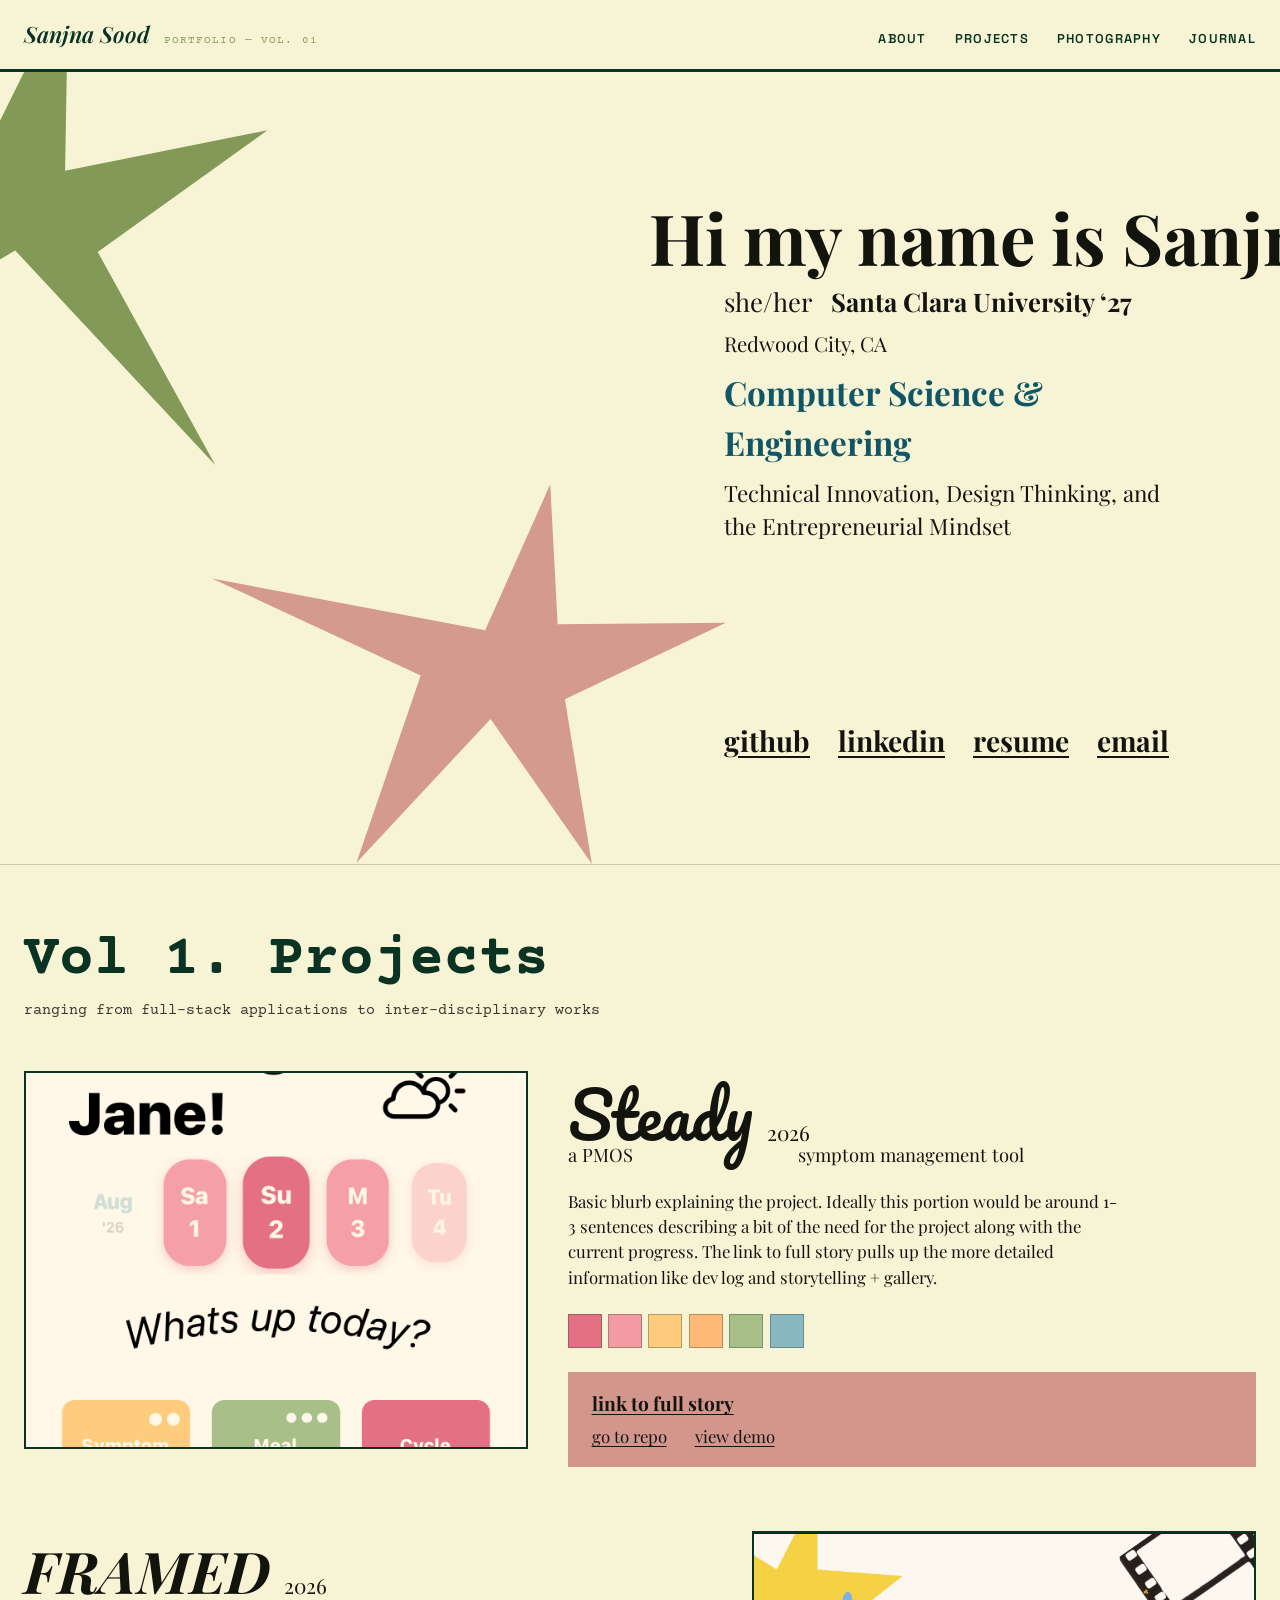
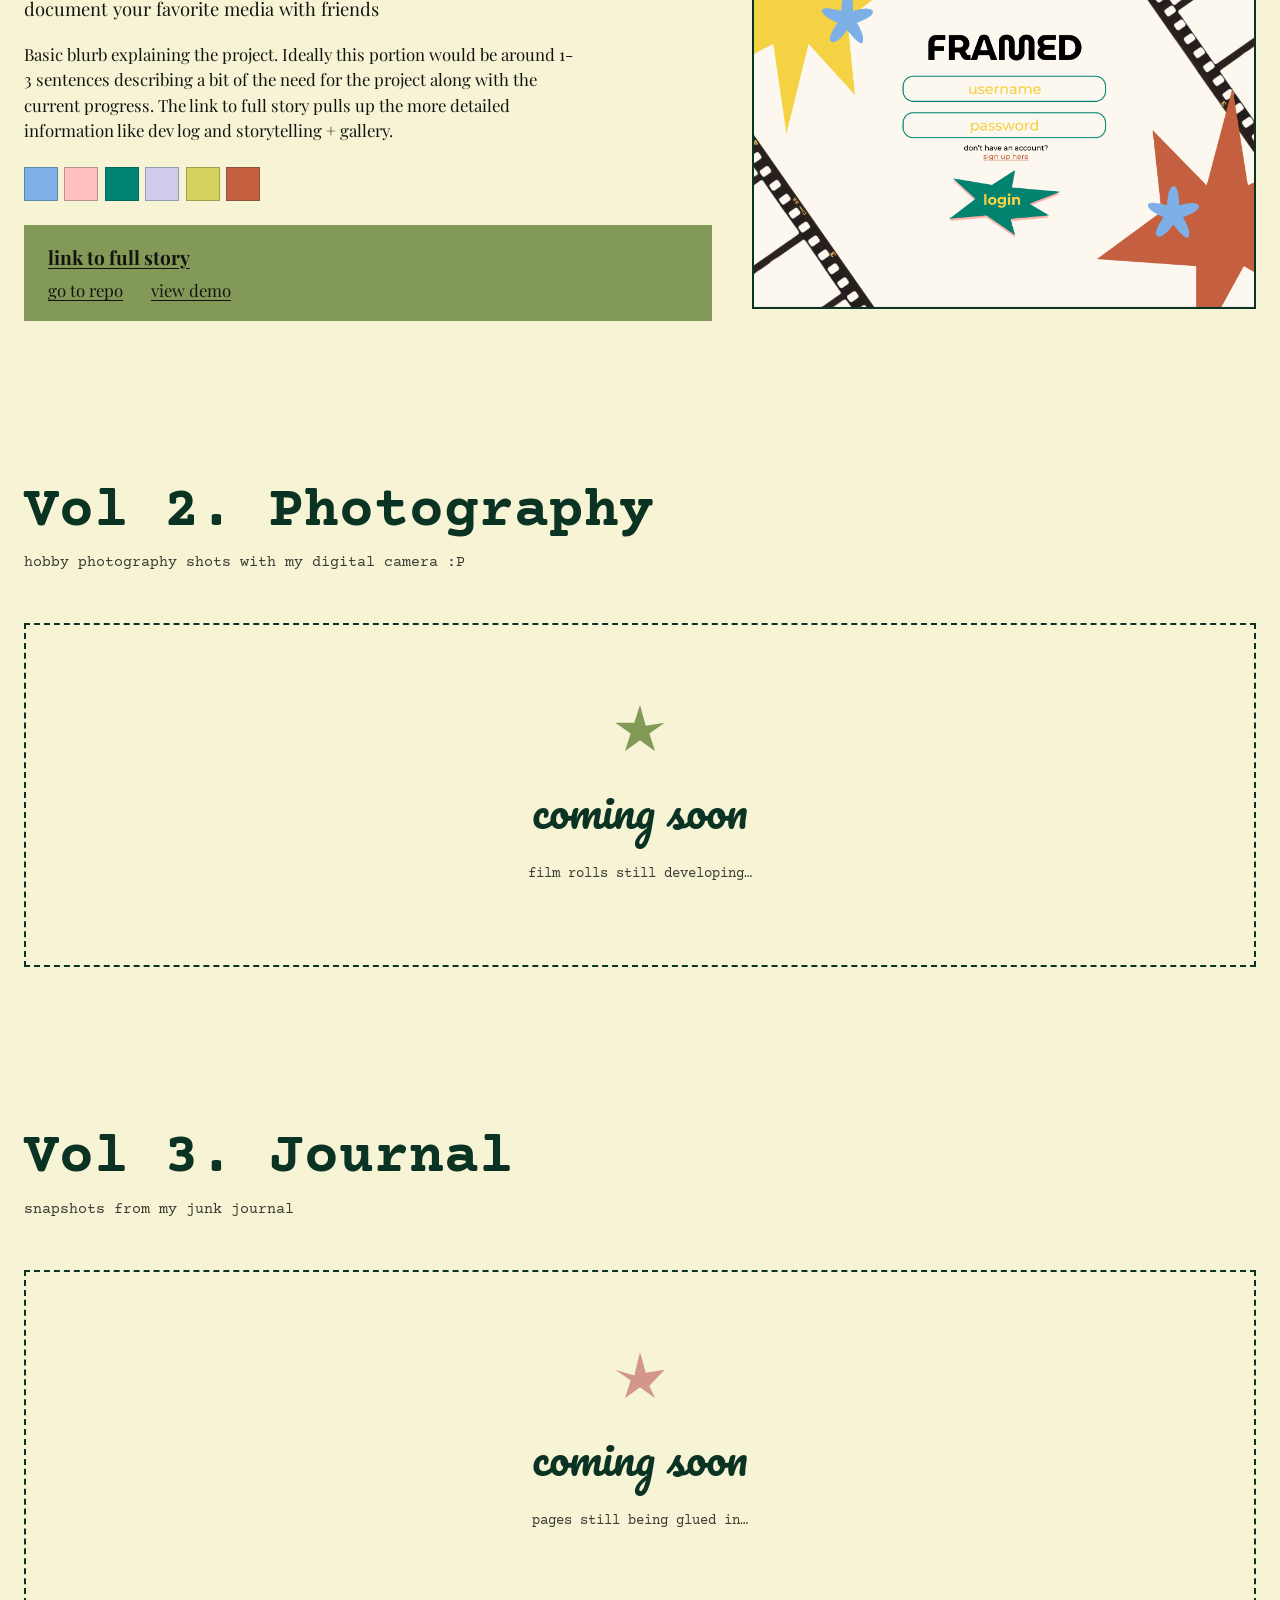
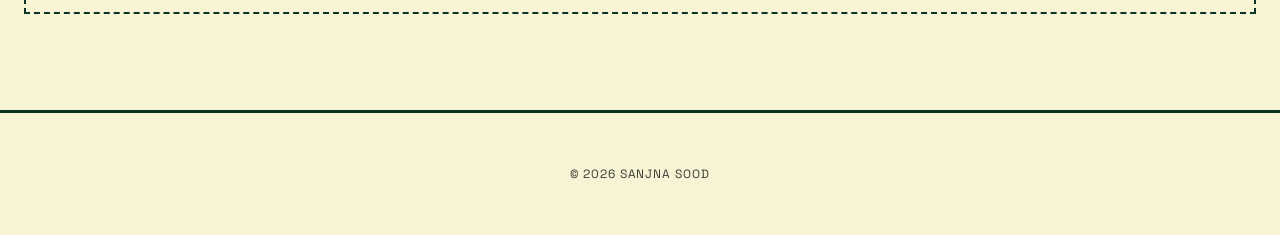
==== index.html @ ab8dee40 "lots of site edits" ====
<!doctype html>
<html lang="en">
<head>
<meta charset="UTF-8" />
<meta name="viewport" content="width=device-width, initial-scale=1.0" />
<title>Sanjna Sood — Portfolio</title>
<link rel="preconnect" href="https://fonts.googleapis.com" />
<link rel="preconnect" href="https://fonts.gstatic.com" crossorigin />
<link href="https://fonts.googleapis.com/css2?family=Playfair+Display:ital,wght@0,500;0,600;0,700;1,500;1,600&family=Courier+Prime:wght@400;700&family=Pacifico&family=Space+Grotesk:wght@400;500;600;700&display=swap" rel="stylesheet" />
<link rel="stylesheet" href="css/style.css" />
</head>
<body>

<header class="site-header">
  <nav class="nav">
    <a href="#top" class="nav-brand">
      Sanjna Sood
      <span class="nav-tagline">Portfolio &mdash; Vol. 01</span>
    </a>
    <div class="nav-links">
      <a href="#about">About</a>
      <a href="#projects">Projects</a>
      <a href="#photography">Photography</a>
      <a href="#journal">Journal</a>
    </div>
  </nav>
</header>

<main id="top">

  <section id="about" class="about">
    <div class="about-canvas" id="about-canvas">
      <svg class="about-star about-star-moss" data-layout-id="star-moss" data-resize="wh" viewBox="0 0 200 200" aria-hidden="true">
        <path d="M49.1 166.3 L70.0 110.7 L5.0 82.2 L79.8 80.3 L97.3 11.7 L111.7 85.6 L187.5 52.9 L131.2 114.6 L195.0 188.3 L98.8 120.9 Z" />
      </svg>
      <svg class="about-star about-star-rosy" data-layout-id="star-rosy" data-resize="wh" viewBox="0 0 200 200" aria-hidden="true">
        <path d="M145.3 28.2 L130.8 82.4 L195.0 102.6 L124.3 111.8 L114.2 177.8 L93.6 110.1 L24.8 148.2 L72.4 84.9 L5.0 22.2 L102.5 75.7 Z" />
      </svg>
      <div class="about-photo" data-layout-id="photo" data-resize="wh">
        <img src="assets/images/about/pfp1.png" alt="Profile photo" onerror="this.style.display='none'" />
      </div>
      <h1 data-layout-id="headline" data-resize="w">Hi my name is Sanjna!</h1>
      <div class="about-meta" data-layout-id="meta" data-resize="w">
        <span class="about-meta-regular">she/her</span>
        <span class="about-meta-strong">Santa Clara University &lsquo;27</span>
      </div>
      <p class="about-location" data-layout-id="location" data-resize="w">Redwood City, CA</p>
      <p class="about-focus" data-layout-id="focus" data-resize="w">Computer Science & Engineering</p>
      <p class="about-interests" data-layout-id="interests" data-resize="w">
        Technical      Innovation, Design Thinking, and the         Entrepreneurial Mindset
      </p>
      <div class="about-links" data-layout-id="links" data-resize="w">
        <a class="about-link" href="https://github.com/sanaSoo" target="_blank" rel="noopener">github</a>
        <a class="about-link" href="https://www.linkedin.com/in/sanjnasood/" target="_blank" rel="noopener">linkedin</a>
        <a class="about-link" href="#" target="_blank" rel="noopener">resume</a>
        <a class="about-link" href="#" target="_blank" rel="noopener">email</a>
      </div>
    </div>
  </section>

  <section id="projects" class="projects">
    <h2 class="projects-title">Vol&nbsp;1. Projects</h2>
    <p class="projects-hint">ranging from full-stack applications to inter-disciplinary works</p>
    <div id="projects-list" class="projects-list"></div>
  </section>

  <section id="photography" class="photography">
    <h2 class="projects-title">Vol&nbsp;2. Photography</h2>
    <p class="projects-hint">hobby photography shots with my digital camera :P</p>
    <div class="coming-soon">
      <svg class="coming-soon-star" viewBox="0 0 200 200" aria-hidden="true">
        <path d="M100 0 L122 80 L195 68 L136 110 L158 178 L100 136 L42 178 L64 110 L5 68 L78 68 Z" />
      </svg>
      <p class="coming-soon-text">coming soon</p>
      <p class="coming-soon-sub">film rolls still developing&hellip;</p>
    </div>
  </section>

  <section id="journal" class="journal">
    <h2 class="projects-title">Vol&nbsp;3. Journal</h2>
    <p class="projects-hint">snapshots from my junk journal</p>
    <div class="coming-soon">
      <svg class="coming-soon-star" viewBox="0 0 200 200" aria-hidden="true">
        <path d="M100 0 L122 80 L195 68 L136 130 L158 178 L100 136 L42 178 L64 110 L5 68 L78 90 Z" />
      </svg>
      <p class="coming-soon-text">coming soon</p>
      <p class="coming-soon-sub">pages still being glued in&hellip;</p>
    </div>
  </section>
</main>

<div id="project-detail" class="project-detail" aria-hidden="true">
  <div class="project-detail-inner">
    <a href="#projects" class="detail-close" aria-label="Close">&times; Close</a>
    <div id="project-detail-content"></div>
  </div>
</div>

<footer class="site-footer">
  <p>&copy; <span id="year"></span> Sanjna Sood</p>
</footer>

<script src="js/main.js"></script>
<script src="js/layout.js"></script>
</body>
</html>
---- css/style.css ----
:root {
  /* Lily-pond palette */
  --dark-green: #0a3323;
  --moss-green: #839958;
  --beige: #f7f4d5;
  --rosy-brown: #d3968c;
  --midnight-green: #105666;

  --bg: var(--beige);
  --surface: var(--beige);
  --text: #14140f;
  --text-muted: #3a3a33;
  --border: var(--dark-green);
  --accent: var(--midnight-green);
  --accent-text: var(--beige);

  --font-display: "Playfair Display", Georgia, serif;
  --font-mono: "Courier Prime", ui-monospace, "SFMono-Regular", monospace;
  --font-script: "Pacifico", cursive;
  --font-ui: "Space Grotesk", -apple-system, BlinkMacSystemFont, "Segoe UI", sans-serif;

  --radius: 0px;
  --max-width: 1400px;
}

* {
  box-sizing: border-box;
}

body {
  margin: 0;
  font-family: var(--font-display);
  background: var(--bg);
  color: var(--text);
  line-height: 1.5;
}

img, video {
  max-width: 100%;
  display: block;
}

a {
  color: inherit;
}

h1, h2, h3, h4 {
  line-height: 1.1;
  margin: 0;
}

code {
  font-family: ui-monospace, "SFMono-Regular", Menlo, monospace;
  background: rgba(10, 51, 35, 0.08);
  padding: 0.1em 0.35em;
}

.kicker {
  display: block;
  font-family: var(--font-ui);
  font-size: 0.72rem;
  font-weight: 700;
  letter-spacing: 0.18em;
  text-transform: uppercase;
  color: var(--rosy-brown);
  margin-bottom: 0.6rem;
}

/* --- Nav / masthead --- */

.site-header {
  position: sticky;
  top: 0;
  z-index: 20;
  background: var(--beige);
  border-bottom: 3px solid var(--dark-green);
}

.nav {
  max-width: var(--max-width);
  margin: 0 auto;
  display: flex;
  align-items: baseline;
  justify-content: space-between;
  padding: 1.1rem 1.5rem;
  font-family: var(--font-ui);
}

.nav-brand {
  font-family: var(--font-display);
  font-weight: 600;
  font-style: italic;
  text-decoration: none;
  font-size: 1.4rem;
  color: var(--dark-green);
  display: flex;
  align-items: baseline;
  gap: 0.85rem;
}

.nav-tagline {
  font-family: var(--font-mono);
  font-style: normal;
  font-weight: 400;
  font-size: 0.7rem;
  letter-spacing: 0.1em;
  text-transform: uppercase;
  color: var(--moss-green);
}

.nav-links {
  display: flex;
  gap: 1.75rem;
}

.nav-links a {
  text-decoration: none;
  color: var(--dark-green);
  font-weight: 600;
  font-size: 0.8rem;
  letter-spacing: 0.1em;
  text-transform: uppercase;
}

.nav-links a:hover {
  color: var(--midnight-green);
}

/* --- Buttons --- */

.btn {
  display: inline-block;
  padding: 0.6rem 1.2rem;
  border-radius: var(--radius);
  border: 2px solid var(--dark-green);
  text-decoration: none;
  font-family: var(--font-ui);
  font-size: 0.78rem;
  font-weight: 700;
  letter-spacing: 0.08em;
  text-transform: uppercase;
  color: var(--dark-green);
  background: transparent;
  transition: background 0.15s ease, color 0.15s ease;
}

.btn:hover {
  background: var(--dark-green);
  color: var(--beige);
}

.btn-primary {
  background: var(--dark-green);
  color: var(--beige);
  border-color: var(--dark-green);
}

.btn-primary:hover {
  background: var(--midnight-green);
  border-color: var(--midnight-green);
  color: var(--beige);
}

/* --- About --- */

.about {
  max-width: var(--max-width);
  margin: 0 auto;
  padding: 3rem 1.5rem 4rem;
  border-bottom: 1px solid rgba(10, 51, 35, 0.2);
}

.about-canvas {
  position: relative;
}

/* Desktop: every tagged element is freely positioned by js/layout.js (top/left/width/height inline styles). */
@media (min-width: 900px) {
  .about-canvas {
    height: 680px;
  }

  .about-canvas [data-layout-id] {
    position: absolute;
    margin: 0;
  }
}

.about-star {
  z-index: 0;
  pointer-events: none;
}

.layout-editing .about-star {
  pointer-events: auto;
}

.about-star-moss {
  fill: var(--moss-green);
}

.about-star-rosy {
  fill: var(--rosy-brown);
  opacity: 0.95;
  z-index: 2;
}

.about-photo {
  z-index: 1;
  overflow: hidden;
  background: none;
}

.about-photo img {
  width: 100%;
  height: 100%;
  object-fit: cover;
}

h1[data-layout-id="headline"] {
  font-size: clamp(2.8rem, 5.5vw, 4.4rem);
  font-weight: 700;
  margin-bottom: 0.9rem;
}

.about-meta {
  display: flex;
  flex-wrap: wrap;
  align-items: baseline;
  gap: 1.2rem;
  font-size: clamp(1.3rem, 2vw, 1.6rem);
  margin-bottom: 0.4rem;
}

.about-meta-strong {
  font-weight: 700;
}

.about-location {
  font-size: clamp(1.1rem, 1.6vw, 1.3rem);
  margin: 0 0 0.9rem;
}

.about-focus {
  font-weight: 700;
  font-size: clamp(1.6rem, 2.6vw, 2.1rem);
  color: var(--midnight-green);
  margin: 0 0 1rem;
}

.about-interests {
  font-size: clamp(1.15rem, 1.8vw, 1.4rem);
  margin: 0 0 1.75rem;
}

.about-links {
  display: flex;
  flex-wrap: wrap;
  gap: 1.75rem;
  margin-top: 0.5rem;
}

.about-link {
  font-family: var(--font-display);
  font-weight: 700;
  font-size: clamp(1.4rem, 2.2vw, 2rem);
  text-decoration: underline;
  text-underline-offset: 4px;
}

.about-link:hover {
  color: var(--midnight-green);
}

/* --- Layout editor (only active with ?edit=1 in the URL) --- */

.layout-editing [data-layout-id] {
  cursor: move;
  outline: 1px dashed transparent;
}

.layout-editing [data-layout-id]:hover {
  outline-color: var(--midnight-green);
}

.layout-editing [data-layout-id].layout-selected {
  outline: 2px solid var(--rosy-brown);
  outline-offset: 2px;
}

.layout-resize-handle {
  position: absolute;
  right: -8px;
  bottom: -8px;
  width: 14px;
  height: 14px;
  background: var(--rosy-brown);
  border: 2px solid var(--beige);
  border-radius: 50%;
  cursor: nwse-resize;
  z-index: 50;
}

.layout-toolbar {
  position: fixed;
  bottom: 1.5rem;
  left: 50%;
  transform: translateX(-50%);
  z-index: 100;
  display: flex;
  align-items: center;
  gap: 0.75rem;
  background: var(--dark-green);
  color: var(--beige);
  padding: 0.75rem 1.25rem;
  font-family: var(--font-ui);
  font-size: 0.78rem;
  box-shadow: 0 8px 24px rgba(0, 0, 0, 0.25);
}

.layout-toolbar button,
.layout-toolbar a {
  font-family: var(--font-ui);
  font-size: 0.72rem;
  font-weight: 700;
  text-transform: uppercase;
  letter-spacing: 0.05em;
  background: transparent;
  border: 1px solid var(--beige);
  color: var(--beige);
  padding: 0.4rem 0.7rem;
  cursor: pointer;
  text-decoration: none;
}

.layout-toolbar button:hover,
.layout-toolbar a:hover {
  background: var(--beige);
  color: var(--dark-green);
}

/* --- Projects list --- */

.projects,
.photography,
.journal {
  max-width: var(--max-width);
  margin: 0 auto;
  padding: 4rem 1.5rem 6rem;
}

.projects-title {
  font-family: var(--font-mono);
  font-weight: 700;
  color: var(--dark-green);
  font-size: clamp(2.4rem, 5.5vw, 3.6rem);
  margin-bottom: 0.5rem;
}

.projects-hint {
  font-family: var(--font-mono);
  color: var(--text-muted);
  margin-top: 0;
  margin-bottom: 3rem;
  font-size: 0.95rem;
}

.projects-list {
  display: flex;
  flex-direction: column;
  gap: 4rem;
}

/* --- Coming soon placeholder --- */

.coming-soon {
  display: flex;
  flex-direction: column;
  align-items: center;
  justify-content: center;
  gap: 1.25rem;
  padding: 5rem 2rem;
  border: 2px dashed var(--dark-green);
  text-align: center;
}

.coming-soon-star {
  width: 52px;
  height: 52px;
  animation: coming-soon-float 5s ease-in-out infinite;
}

.photography .coming-soon-star {
  fill: var(--moss-green);
}

.journal .coming-soon-star {
  fill: var(--rosy-brown);
}

.coming-soon-text {
  font-family: var(--font-script);
  font-weight: 400;
  font-size: clamp(2rem, 4.5vw, 2.8rem);
  color: var(--dark-green);
  margin: 0;
}

.coming-soon-sub {
  font-family: var(--font-mono);
  color: var(--text-muted);
  font-size: 0.9rem;
  margin: 0;
}

@keyframes coming-soon-float {
  0%, 100% {
    transform: translateY(0) rotate(-6deg);
  }
  50% {
    transform: translateY(-10px) rotate(6deg);
  }
}

@media (prefers-reduced-motion: reduce) {
  .coming-soon-star {
    animation: none;
  }
}

.project-row {
  display: flex;
  gap: 2.5rem;
  align-items: flex-start;
}

.project-row:nth-child(even) {
  flex-direction: row-reverse;
}

.project-row-media {
  flex: 1 1 40%;
  aspect-ratio: 4 / 3;
  background: var(--moss-green);
  border: 2px solid var(--dark-green);
  overflow: hidden;
}

.project-row-media img {
  width: 100%;
  height: 100%;
  object-fit: cover;
}

.project-row-content {
  flex: 1 1 55%;
  padding-top: 0.5rem;
}

.project-row-heading {
  display: flex;
  align-items: baseline;
  gap: 0.9rem;
  flex-wrap: wrap;
  margin-bottom: 0.75rem;
}

.project-title {
  font-size: clamp(2.6rem, 4.5vw, 3.6rem);
  margin: 0;
}

.project-title--serif {
  font-family: var(--font-display);
  font-weight: 700;
  font-style: italic;
}

.project-title--script {
  font-family: var(--font-script);
  font-weight: 400;
  font-size: clamp(2.8rem, 5vw, 4rem);
}

.project-title--typewriter {
  font-family: var(--font-mono);
  font-weight: 700;
  text-transform: uppercase;
}

.project-year {
  font-family: var(--font-display);
  font-size: 1.3rem;
}

.project-tagline {
  font-size: 1.15rem;
  margin: 0 0 1.25rem;
  white-space: pre-wrap;
}

.project-blurb {
  font-size: 1.05rem;
  max-width: 55ch;
  margin: 0 0 1.5rem;
}

.swatch-row {
  display: flex;
  gap: 0.4rem;
  margin-bottom: 1.5rem;
}

.swatch {
  width: 34px;
  height: 34px;
  display: inline-block;
  border: 1px solid rgba(10, 51, 35, 0.3);
}

.project-callout {
  display: flex;
  flex-direction: column;
  gap: 0.4rem;
  padding: 1.1rem 1.5rem;
  color: var(--text);
}

.callout-primary {
  font-family: var(--font-display);
  font-weight: 700;
  font-size: 1.2rem;
  text-decoration: underline;
  text-underline-offset: 3px;
  color: var(--text);
}

.callout-links {
  display: flex;
  gap: 1.75rem;
  font-family: var(--font-display);
  font-size: 1.05rem;
}

.callout-links a {
  text-decoration: underline;
  text-underline-offset: 3px;
}

.callout-links a:hover,
.callout-primary:hover {
  opacity: 0.8;
}

/* --- Project detail overlay --- */

.project-detail {
  position: fixed;
  inset: 0;
  background: var(--beige);
  overflow-y: auto;
  z-index: 30;
  opacity: 0;
  visibility: hidden;
  transform: translateY(12px);
  transition: opacity 0.2s ease, transform 0.2s ease, visibility 0.2s;
}

.project-detail.open {
  opacity: 1;
  visibility: visible;
  transform: translateY(0);
}

.project-detail-inner {
  max-width: var(--max-width);
  margin: 0 auto;
  padding: 2rem 1.5rem 5rem;
}

.detail-close {
  display: inline-block;
  text-decoration: none;
  color: var(--dark-green);
  font-family: var(--font-ui);
  font-weight: 700;
  font-size: 0.78rem;
  letter-spacing: 0.1em;
  text-transform: uppercase;
  margin-bottom: 2rem;
  border-bottom: 2px solid var(--dark-green);
  padding-bottom: 0.2rem;
}

.detail-close:hover {
  color: var(--midnight-green);
  border-color: var(--midnight-green);
}

.tag-list {
  display: flex;
  flex-wrap: wrap;
  gap: 0.5rem;
  margin: 0.75rem 0;
}

.tag {
  font-family: var(--font-ui);
  font-size: 0.7rem;
  font-weight: 700;
  letter-spacing: 0.06em;
  text-transform: uppercase;
  color: var(--midnight-green);
  border: 1px solid var(--midnight-green);
  padding: 0.22rem 0.55rem;
}

#project-detail-content h2 {
  font-size: clamp(2.2rem, 5vw, 3.2rem);
  margin-bottom: 1rem;
}

#project-detail-content h2.project-title--serif { font-style: italic; }
#project-detail-content h2.project-title--script { font-family: var(--font-script); font-weight: 400; }
#project-detail-content h2.project-title--typewriter { font-family: var(--font-mono); text-transform: uppercase; }

#project-detail-content h3 {
  font-family: var(--font-mono);
  font-size: 1.3rem;
  font-weight: 700;
  margin: 3rem 0 1.25rem;
  padding-top: 1.5rem;
  border-top: 1px solid rgba(10, 51, 35, 0.2);
}

.project-description {
  color: var(--text-muted);
  max-width: 68ch;
  margin: 1.5rem 0;
  font-size: 1.1rem;
}

.project-description::first-letter {
  font-family: var(--font-display);
  font-style: italic;
  font-size: 3.2rem;
  float: left;
  line-height: 0.8;
  margin: 0.1rem 0.4rem 0 0;
  color: var(--rosy-brown);
}

.detail-links {
  display: flex;
  gap: 0.75rem;
  flex-wrap: wrap;
  margin-bottom: 1.5rem;
}

.detail-bottom {
  display: grid;
  grid-template-columns: minmax(0, 1fr) minmax(0, 1fr);
  gap: 1rem 3rem;
  align-items: start;
}

.detail-devlog {
  position: sticky;
  top: 1.5rem;
  max-height: calc(100vh - 3rem);
  overflow-y: auto;
  padding-right: 0.5rem;
}

@media (max-width: 860px) {
  .detail-bottom {
    grid-template-columns: 1fr;
  }

  .detail-devlog {
    position: static;
    max-height: none;
    overflow-y: visible;
    padding-right: 0;
  }
}

.gallery-grid {
  display: grid;
  grid-template-columns: repeat(auto-fill, minmax(280px, 1fr));
  gap: 1.1rem;
}

.gallery-item {
  border-radius: var(--radius);
  overflow: hidden;
  background: var(--moss-green);
  border: 2px solid var(--dark-green);
}

.gallery-item img,
.gallery-item video {
  width: 100%;
  height: 100%;
  object-fit: cover;
}

.gallery-item-youtube {
  aspect-ratio: 16 / 9;
}

.gallery-item-youtube iframe {
  width: 100%;
  height: 100%;
  border: 0;
}

.devlog-list {
  display: flex;
  flex-direction: column;
  gap: 1.75rem;
}

.devlog-entry {
  border-left: 3px solid var(--rosy-brown);
  padding-left: 1.25rem;
}

.devlog-date {
  font-family: var(--font-ui);
  font-size: 0.72rem;
  font-weight: 700;
  color: var(--rosy-brown);
  text-transform: uppercase;
  letter-spacing: 0.1em;
  margin-bottom: 0.3rem;
}

.devlog-entry h4 {
  font-size: 1.05rem;
  font-weight: 700;
  margin: 0 0 0.4rem;
}

.devlog-entry p {
  color: var(--text-muted);
  margin: 0;
}

.devlog-media {
  margin-top: 0.85rem;
  border-radius: var(--radius);
  border: 2px solid var(--dark-green);
  overflow: hidden;
  max-width: 480px;
}

/* --- Footer --- */

.site-footer {
  text-align: center;
  padding: 2.5rem 1.5rem;
  border-top: 3px solid var(--dark-green);
  color: var(--text-muted);
  font-family: var(--font-ui);
  font-size: 0.75rem;
  letter-spacing: 0.08em;
  text-transform: uppercase;
}

/* --- Responsive --- */

@media (max-width: 800px) {
  .project-row,
  .project-row:nth-child(even) {
    flex-direction: column;
  }

  .project-row-media {
    width: 100%;
  }
}

@media (max-width: 600px) {
  .about {
    padding: 3rem 1.25rem;
    text-align: center;
    justify-content: center;
  }

  .about-meta,
  .about-links {
    justify-content: center;
  }

  .about-star-moss,
  .about-star-rosy {
    display: none;
  }

  .projects,
  .photography,
  .journal {
    padding: 2.5rem 1.25rem 3.5rem;
  }

  .coming-soon {
    padding: 3rem 1.25rem;
  }

  .nav {
    flex-wrap: wrap;
    gap: 0.5rem;
  }

  .nav-brand {
    flex-direction: column;
    gap: 0.15rem;
  }
}
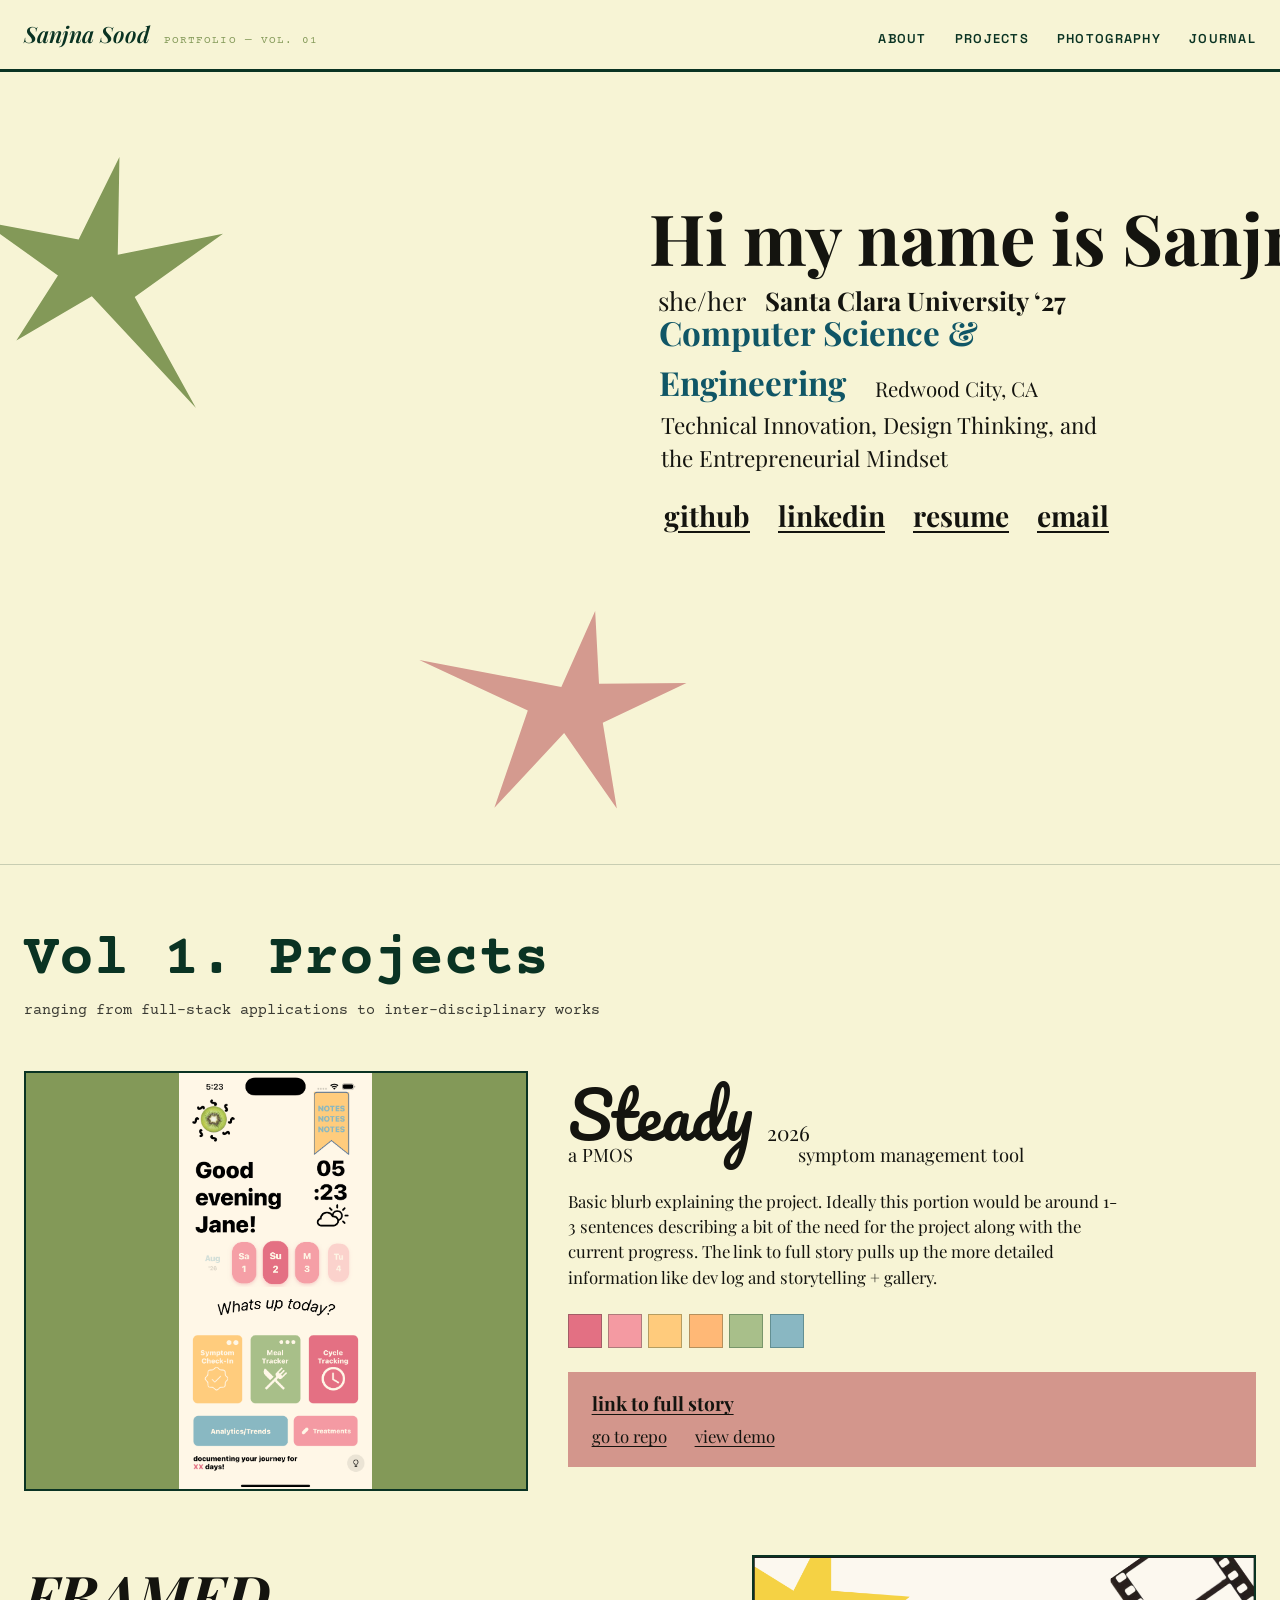
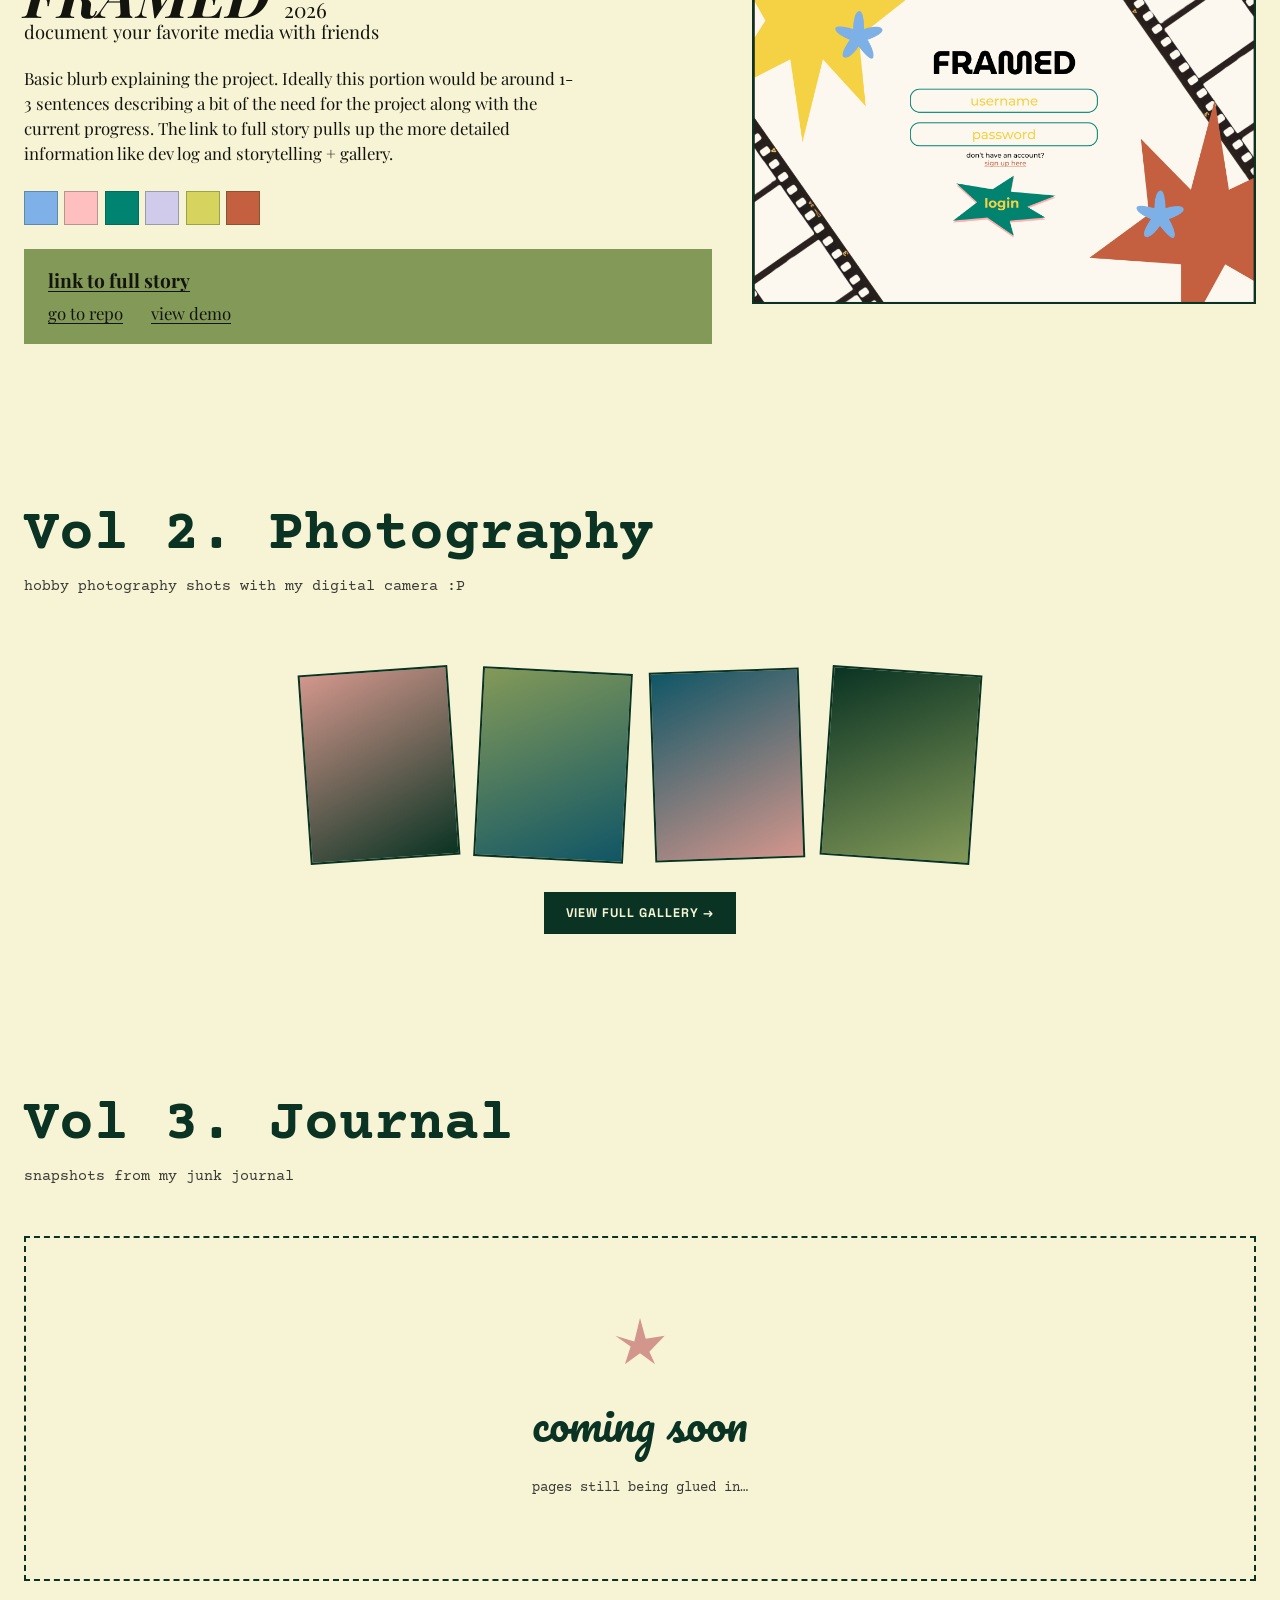
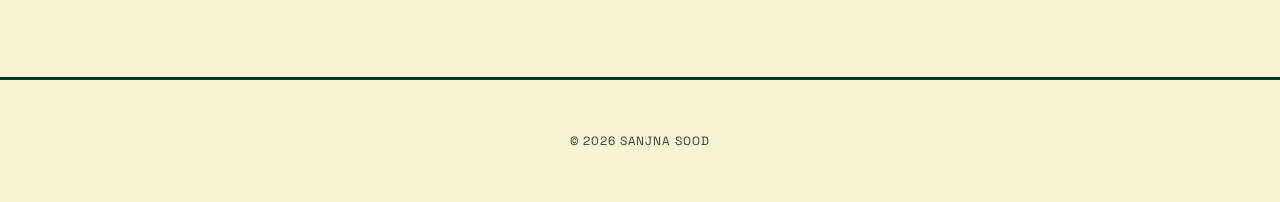
==== commit fbe43ac3: "add photography section with lightbox functionality and styles" ====
--- a/index.html
+++ b/index.html
@@ -67,12 +67,14 @@
   <section id="photography" class="photography">
     <h2 class="projects-title">Vol&nbsp;2. Photography</h2>
     <p class="projects-hint">hobby photography shots with my digital camera :P</p>
-    <div class="coming-soon">
-      <svg class="coming-soon-star" viewBox="0 0 200 200" aria-hidden="true">
-        <path d="M100 0 L122 80 L195 68 L136 110 L158 178 L100 136 L42 178 L64 110 L5 68 L78 68 Z" />
-      </svg>
-      <p class="coming-soon-text">coming soon</p>
-      <p class="coming-soon-sub">film rolls still developing&hellip;</p>
+    <div class="photography-preview">
+      <div class="photography-preview-grid">
+        <div class="photography-preview-item"></div>
+        <div class="photography-preview-item"></div>
+        <div class="photography-preview-item"></div>
+        <div class="photography-preview-item"></div>
+      </div>
+      <a href="photography.html" class="btn btn-primary">View full gallery &rarr;</a>
     </div>
   </section>
 
--- a/css/style.css
+++ b/css/style.css
@@ -440,7 +440,10 @@
 
 .project-row-media {
   flex: 1 1 40%;
-  aspect-ratio: 4 / 3;
+  max-height: 420px;
+  display: flex;
+  align-items: center;
+  justify-content: center;
   background: var(--moss-green);
   border: 2px solid var(--dark-green);
   overflow: hidden;
@@ -448,8 +451,9 @@
 
 .project-row-media img {
   width: 100%;
-  height: 100%;
-  object-fit: cover;
+  height: auto;
+  max-height: 420px;
+  object-fit: contain;
 }
 
 .project-row-content {
@@ -755,6 +759,160 @@
   max-width: 480px;
 }
 
+/* --- Photography preview (homepage) --- */
+
+.photography-preview {
+  display: flex;
+  flex-direction: column;
+  align-items: center;
+  gap: 2rem;
+  padding: 1.5rem 1rem 0;
+}
+
+.photography-preview-grid {
+  display: flex;
+  gap: 1.5rem;
+  flex-wrap: wrap;
+  justify-content: center;
+}
+
+.photography-preview-item {
+  width: 150px;
+  height: 190px;
+  border: 2px solid var(--dark-green);
+  transition: transform 0.2s ease;
+}
+
+.photography-preview-item:nth-child(1) { transform: rotate(-4deg); background: linear-gradient(155deg, var(--rosy-brown), var(--dark-green)); }
+.photography-preview-item:nth-child(2) { transform: rotate(3deg); background: linear-gradient(155deg, var(--moss-green), var(--midnight-green)); }
+.photography-preview-item:nth-child(3) { transform: rotate(-2deg); background: linear-gradient(155deg, var(--midnight-green), var(--rosy-brown)); }
+.photography-preview-item:nth-child(4) { transform: rotate(4deg); background: linear-gradient(155deg, var(--dark-green), var(--moss-green)); }
+
+.photography-preview-item:hover {
+  transform: rotate(0deg) translateY(-4px);
+}
+
+@media (max-width: 600px) {
+  .photography-preview-item {
+    width: 110px;
+    height: 140px;
+  }
+}
+
+/* --- Photography gallery page --- */
+
+.nav-current {
+  text-decoration: underline;
+  text-underline-offset: 4px;
+}
+
+.photography-full {
+  max-width: var(--max-width);
+  margin: 0 auto;
+  padding: 2rem 1.5rem 6rem;
+}
+
+.feed {
+  position: relative;
+  margin-top: 2.5rem;
+}
+
+.card {
+  position: absolute;
+  border: 2px solid var(--dark-green);
+  overflow: hidden;
+  cursor: pointer;
+  background: var(--moss-green);
+  transition: transform 0.15s ease, top 0.25s ease, left 0.25s ease, width 0.25s ease;
+}
+
+.card:hover {
+  transform: translateY(-4px);
+}
+
+.card img {
+  display: block;
+  width: 100%;
+  height: auto;
+}
+
+.lightbox {
+  position: fixed;
+  inset: 0;
+  background: rgba(10, 51, 35, 0.92);
+  display: flex;
+  align-items: center;
+  justify-content: center;
+  opacity: 0;
+  pointer-events: none;
+  transition: opacity 0.2s ease;
+  z-index: 1000;
+  padding: 40px 20px;
+}
+
+.lightbox.open {
+  opacity: 1;
+  pointer-events: auto;
+}
+
+.lightbox img {
+  max-width: 100%;
+  max-height: 90vh;
+  border: 2px solid var(--beige);
+}
+
+.lightbox-close,
+.lightbox-prev,
+.lightbox-next {
+  position: absolute;
+  font-family: var(--font-ui);
+  color: var(--beige);
+  background: none;
+  border: none;
+  cursor: pointer;
+  line-height: 1;
+}
+
+.lightbox-close {
+  top: 20px;
+  right: 28px;
+  font-size: 2rem;
+}
+
+.lightbox-prev,
+.lightbox-next {
+  top: 50%;
+  transform: translateY(-50%);
+  font-size: 2.5rem;
+}
+
+.lightbox-prev { left: 20px; }
+.lightbox-next { right: 20px; }
+
+.lightbox-close:hover,
+.lightbox-prev:hover,
+.lightbox-next:hover {
+  color: var(--rosy-brown);
+}
+
+.lightbox-caption {
+  position: absolute;
+  bottom: 24px;
+  left: 0;
+  right: 0;
+  text-align: center;
+  color: var(--beige);
+  font-family: var(--font-mono);
+  font-size: 0.9rem;
+}
+
+@media (max-width: 600px) {
+  .lightbox-prev,
+  .lightbox-next {
+    font-size: 1.8rem;
+  }
+}
+
 /* --- Footer --- */
 
 .site-footer {
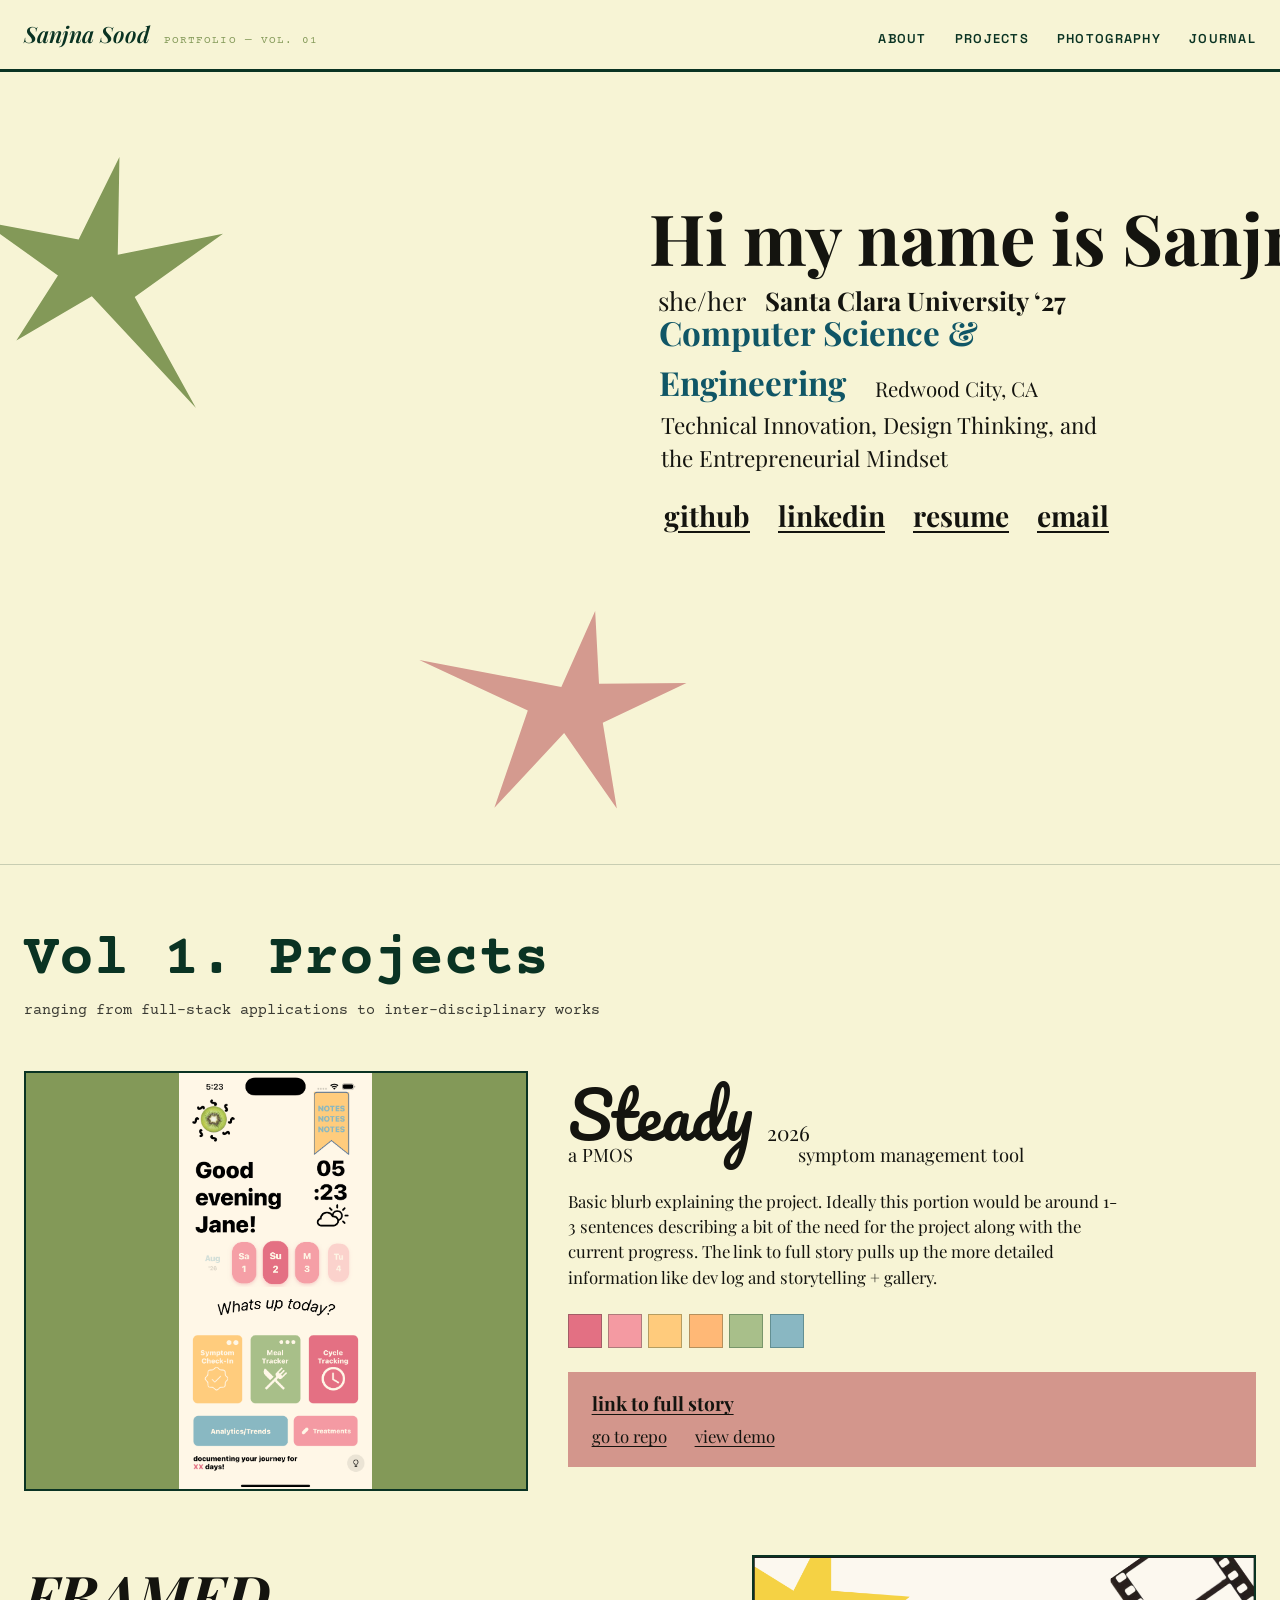
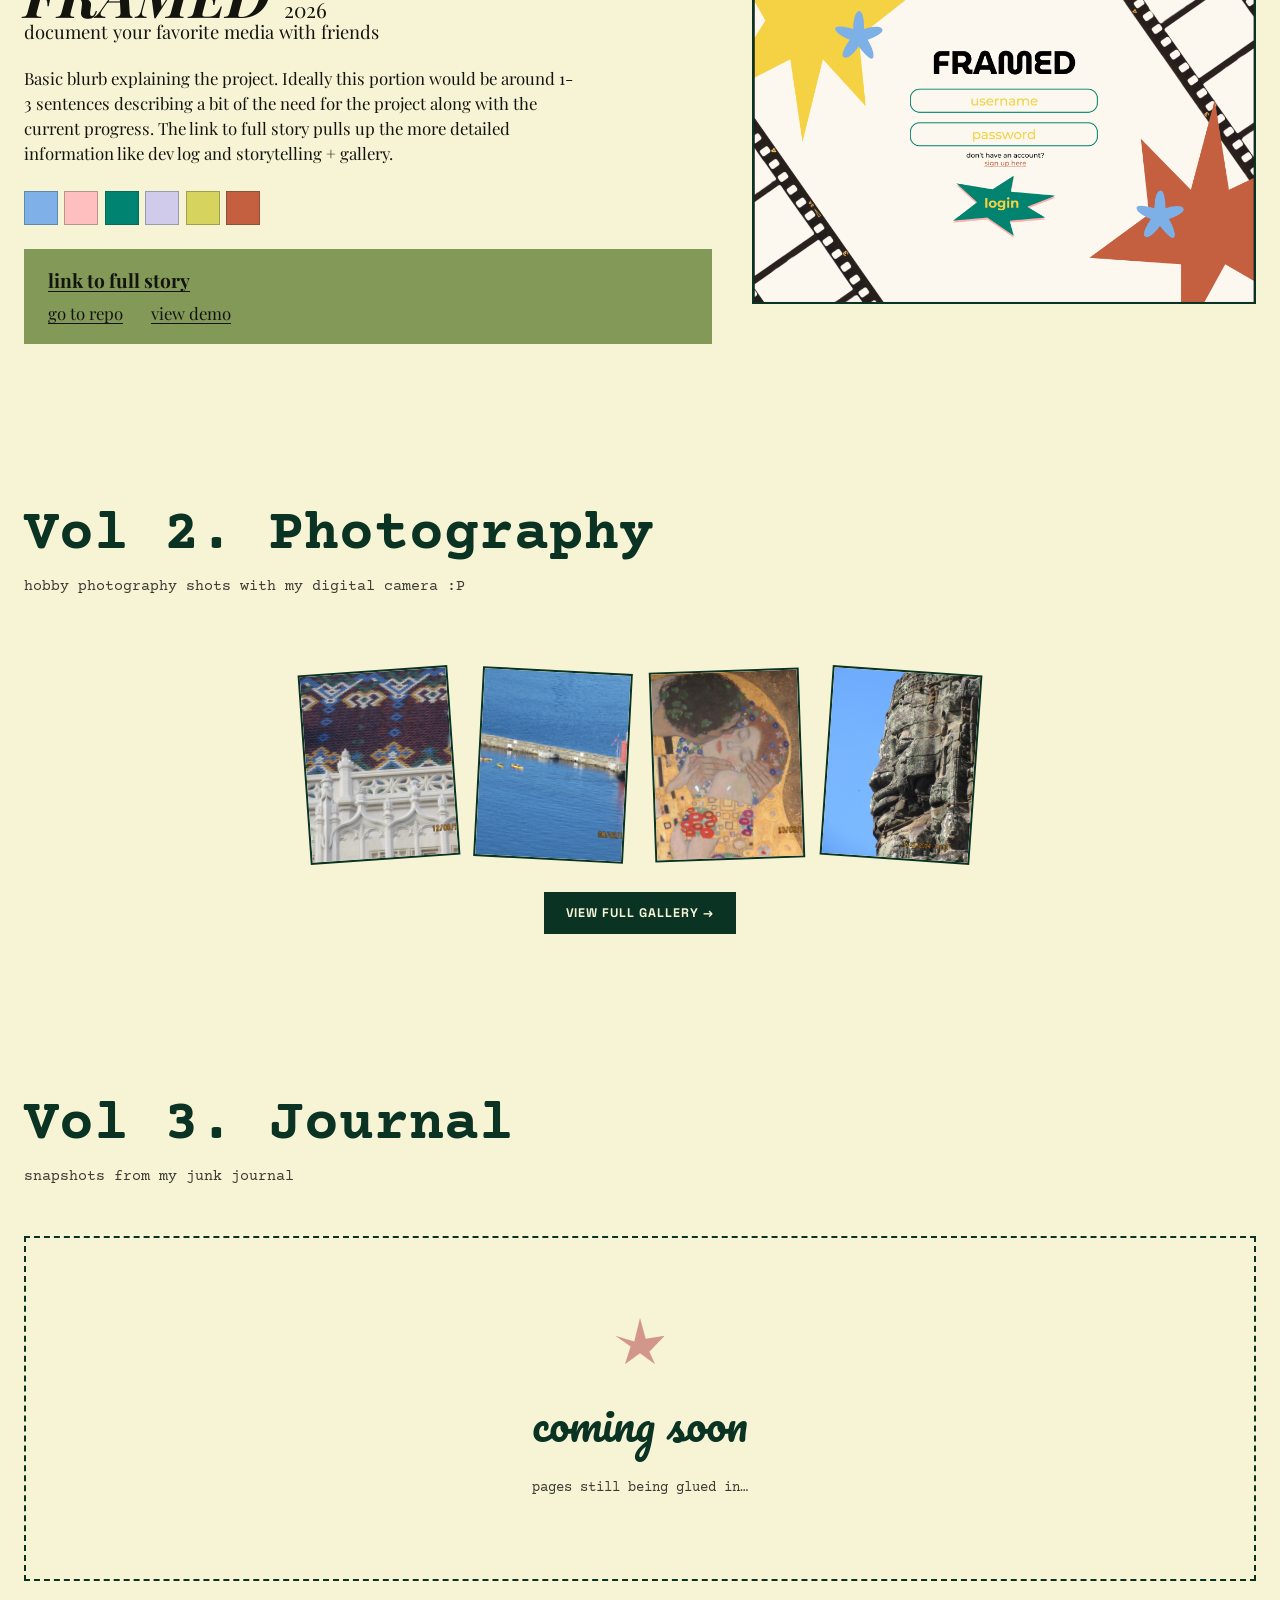
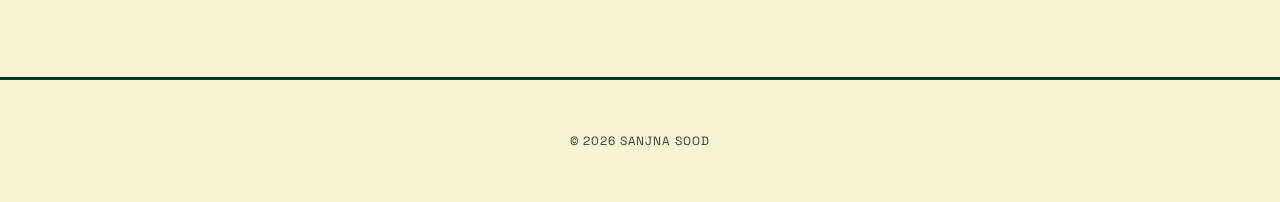
==== commit 8f92736b: "added images to gallery + edited visual dimensions" ====
--- a/index.html
+++ b/index.html
@@ -69,10 +69,10 @@
     <p class="projects-hint">hobby photography shots with my digital camera :P</p>
     <div class="photography-preview">
       <div class="photography-preview-grid">
-        <div class="photography-preview-item"></div>
-        <div class="photography-preview-item"></div>
-        <div class="photography-preview-item"></div>
-        <div class="photography-preview-item"></div>
+        <div class="photography-preview-item"><img src="assets/images/photography/img_4672.jpg" alt="" loading="lazy"></div>
+        <div class="photography-preview-item"><img src="assets/images/photography/img_1284.jpg" alt="" loading="lazy"></div>
+        <div class="photography-preview-item"><img src="assets/images/photography/img_3521.jpg" alt="" loading="lazy"></div>
+        <div class="photography-preview-item"><img src="assets/images/photography/img_2055.jpg" alt="" loading="lazy"></div>
       </div>
       <a href="photography.html" class="btn btn-primary">View full gallery &rarr;</a>
     </div>
--- a/css/style.css
+++ b/css/style.css
@@ -781,6 +781,14 @@
   height: 190px;
   border: 2px solid var(--dark-green);
   transition: transform 0.2s ease;
+  overflow: hidden;
+}
+
+.photography-preview-item img {
+  width: 100%;
+  height: 100%;
+  object-fit: cover;
+  display: block;
 }
 
 .photography-preview-item:nth-child(1) { transform: rotate(-4deg); background: linear-gradient(155deg, var(--rosy-brown), var(--dark-green)); }
@@ -819,7 +827,6 @@
 
 .card {
   position: absolute;
-  border: 2px solid var(--dark-green);
   overflow: hidden;
   cursor: pointer;
   background: var(--moss-green);
@@ -833,7 +840,7 @@
 .card img {
   display: block;
   width: 100%;
-  height: auto;
+  height: 100%;
 }
 
 .lightbox {
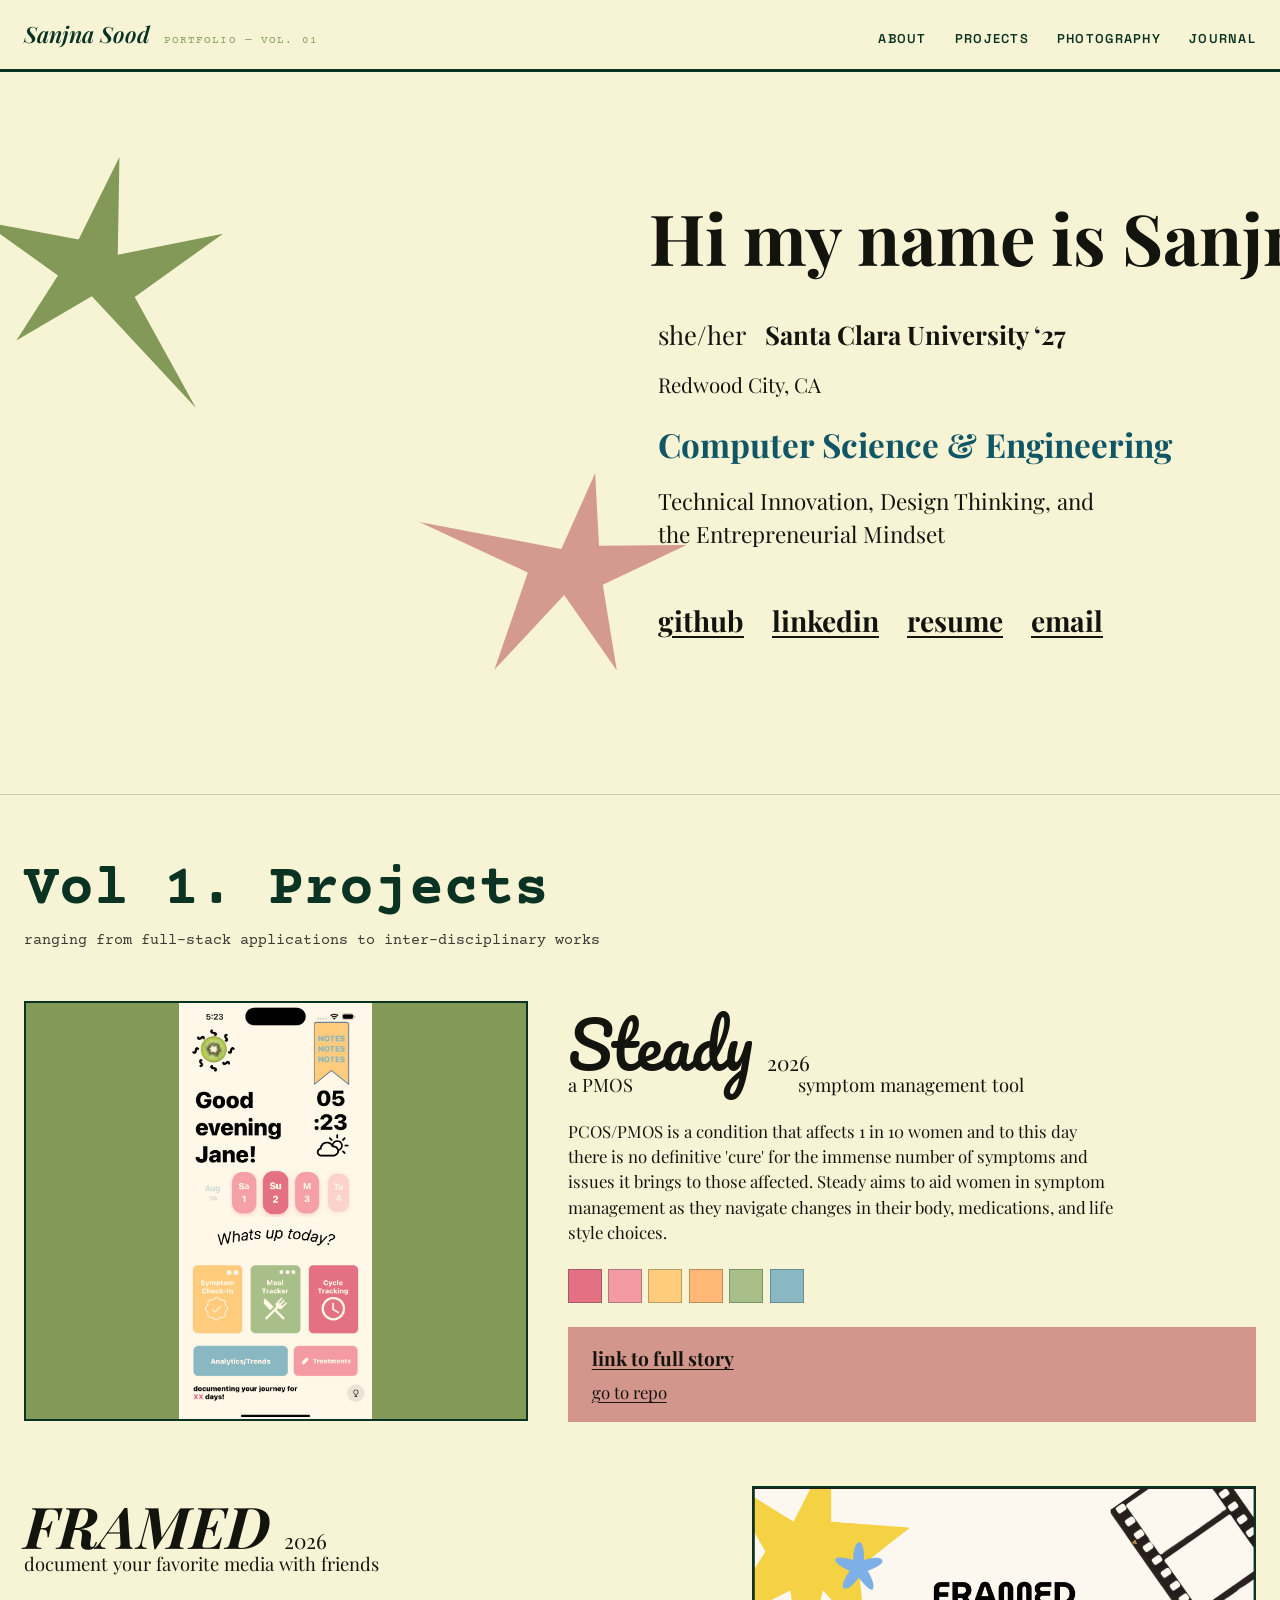
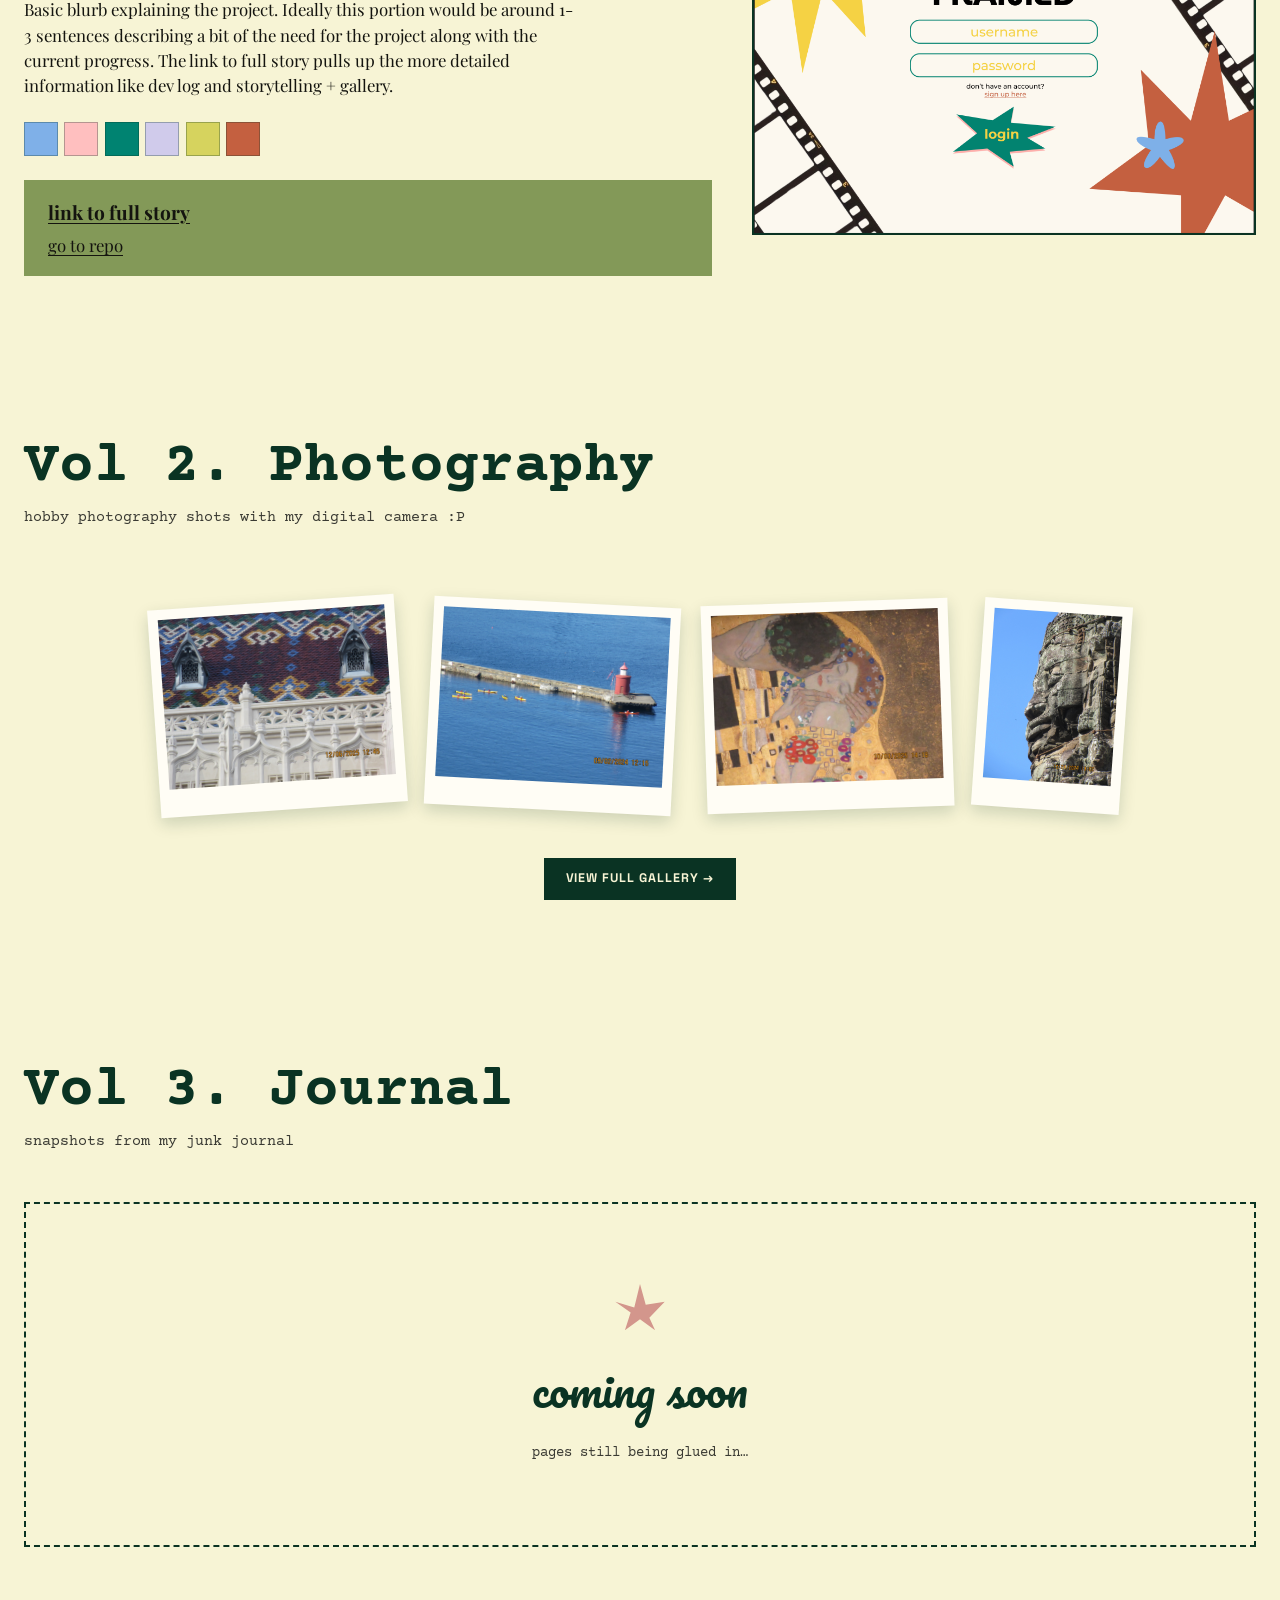
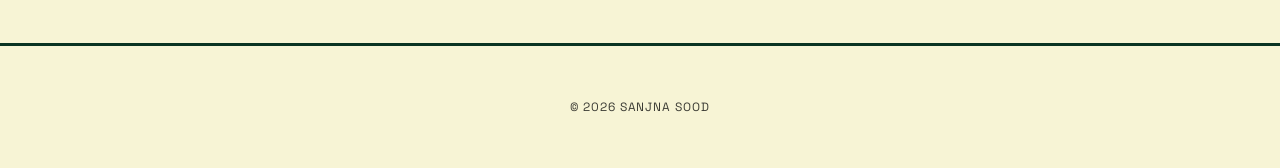
==== commit efa91041: "Adding in dev log details for Steady" ====
--- a/index.html
+++ b/index.html
@@ -98,6 +98,11 @@
   </div>
 </div>
 
+<div class="lightbox" id="lightbox" aria-hidden="true" role="dialog" aria-modal="true">
+  <button class="lightbox-close" id="lightboxClose" aria-label="Close">&times;</button>
+  <img id="lightboxImg" src="" alt="">
+</div>
+
 <footer class="site-footer">
   <p>&copy; <span id="year"></span> Sanjna Sood</p>
 </footer>
--- a/css/style.css
+++ b/css/style.css
@@ -177,7 +177,7 @@
 /* Desktop: every tagged element is freely positioned by js/layout.js (top/left/width/height inline styles). */
 @media (min-width: 900px) {
   .about-canvas {
-    height: 680px;
+    height: 610px;
   }
 
   .about-canvas [data-layout-id] {
@@ -754,9 +754,19 @@
 .devlog-media {
   margin-top: 0.85rem;
   border-radius: var(--radius);
-  border: 2px solid var(--dark-green);
   overflow: hidden;
-  max-width: 480px;
+  max-width: 320px;
+}
+
+.devlog-media img {
+  display: block;
+  width: 100%;
+  cursor: pointer;
+  transition: transform 0.15s ease;
+}
+
+.devlog-media img:hover {
+  transform: scale(1.02);
 }
 
 /* --- Photography preview (homepage) --- */
@@ -771,39 +781,42 @@
 
 .photography-preview-grid {
   display: flex;
-  gap: 1.5rem;
+  align-items: flex-end;
+  gap: 1.75rem;
   flex-wrap: wrap;
   justify-content: center;
+  padding-bottom: 1rem;
 }
 
 .photography-preview-item {
-  width: 150px;
-  height: 190px;
-  border: 2px solid var(--dark-green);
-  transition: transform 0.2s ease;
-  overflow: hidden;
+  background: #fffdf5;
+  padding: 10px 10px 28px;
+  box-shadow: 0 6px 16px rgba(10, 51, 35, 0.18);
+  transition: transform 0.2s ease, box-shadow 0.2s ease;
 }
 
 .photography-preview-item img {
-  width: 100%;
-  height: 100%;
-  object-fit: cover;
   display: block;
-}
-
-.photography-preview-item:nth-child(1) { transform: rotate(-4deg); background: linear-gradient(155deg, var(--rosy-brown), var(--dark-green)); }
-.photography-preview-item:nth-child(2) { transform: rotate(3deg); background: linear-gradient(155deg, var(--moss-green), var(--midnight-green)); }
-.photography-preview-item:nth-child(3) { transform: rotate(-2deg); background: linear-gradient(155deg, var(--midnight-green), var(--rosy-brown)); }
-.photography-preview-item:nth-child(4) { transform: rotate(4deg); background: linear-gradient(155deg, var(--dark-green), var(--moss-green)); }
+  height: 170px;
+  width: auto;
+  max-width: 260px;
+  object-fit: contain;
+}
+
+.photography-preview-item:nth-child(1) { transform: rotate(-4deg); }
+.photography-preview-item:nth-child(2) { transform: rotate(3deg); }
+.photography-preview-item:nth-child(3) { transform: rotate(-2deg); }
+.photography-preview-item:nth-child(4) { transform: rotate(4deg); }
 
 .photography-preview-item:hover {
-  transform: rotate(0deg) translateY(-4px);
+  transform: rotate(0deg) translateY(-6px);
+  box-shadow: 0 10px 22px rgba(10, 51, 35, 0.24);
 }
 
 @media (max-width: 600px) {
-  .photography-preview-item {
-    width: 110px;
-    height: 140px;
+  .photography-preview-item img {
+    height: 120px;
+    max-width: 180px;
   }
 }
 
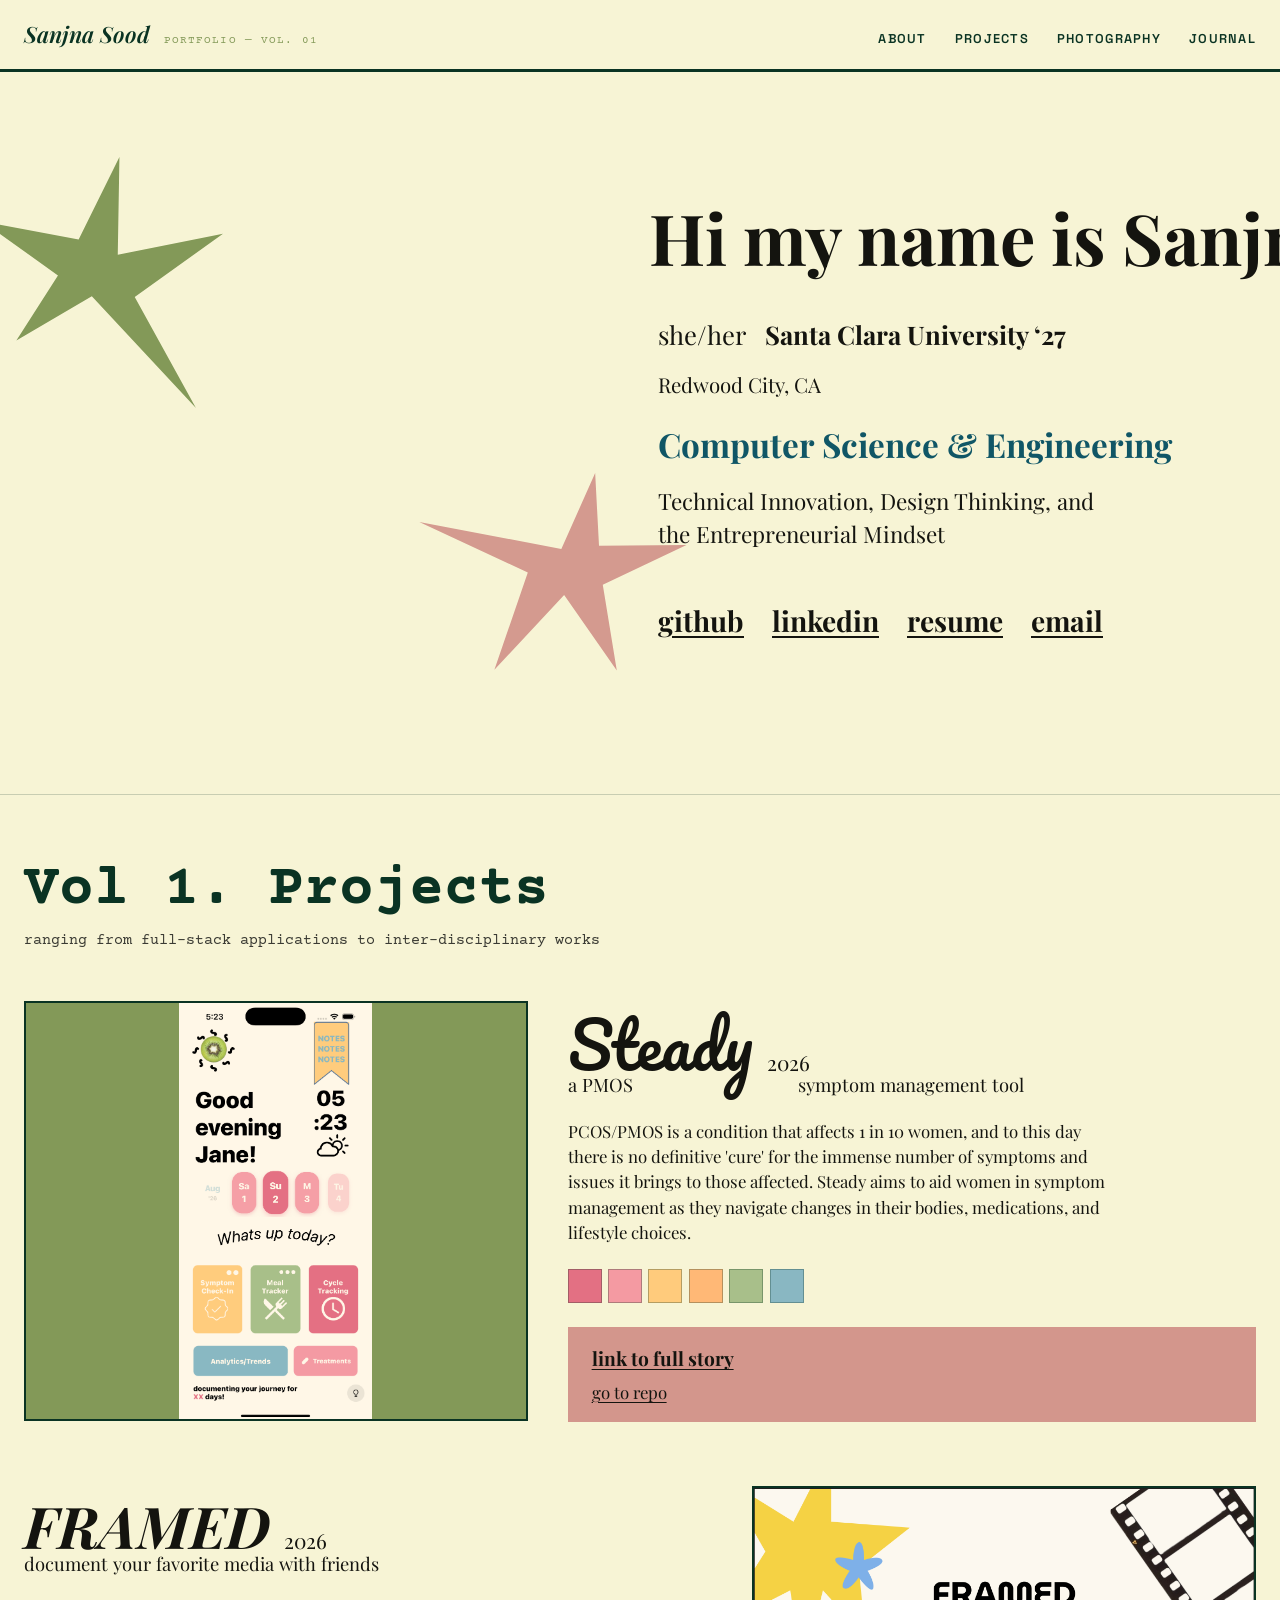
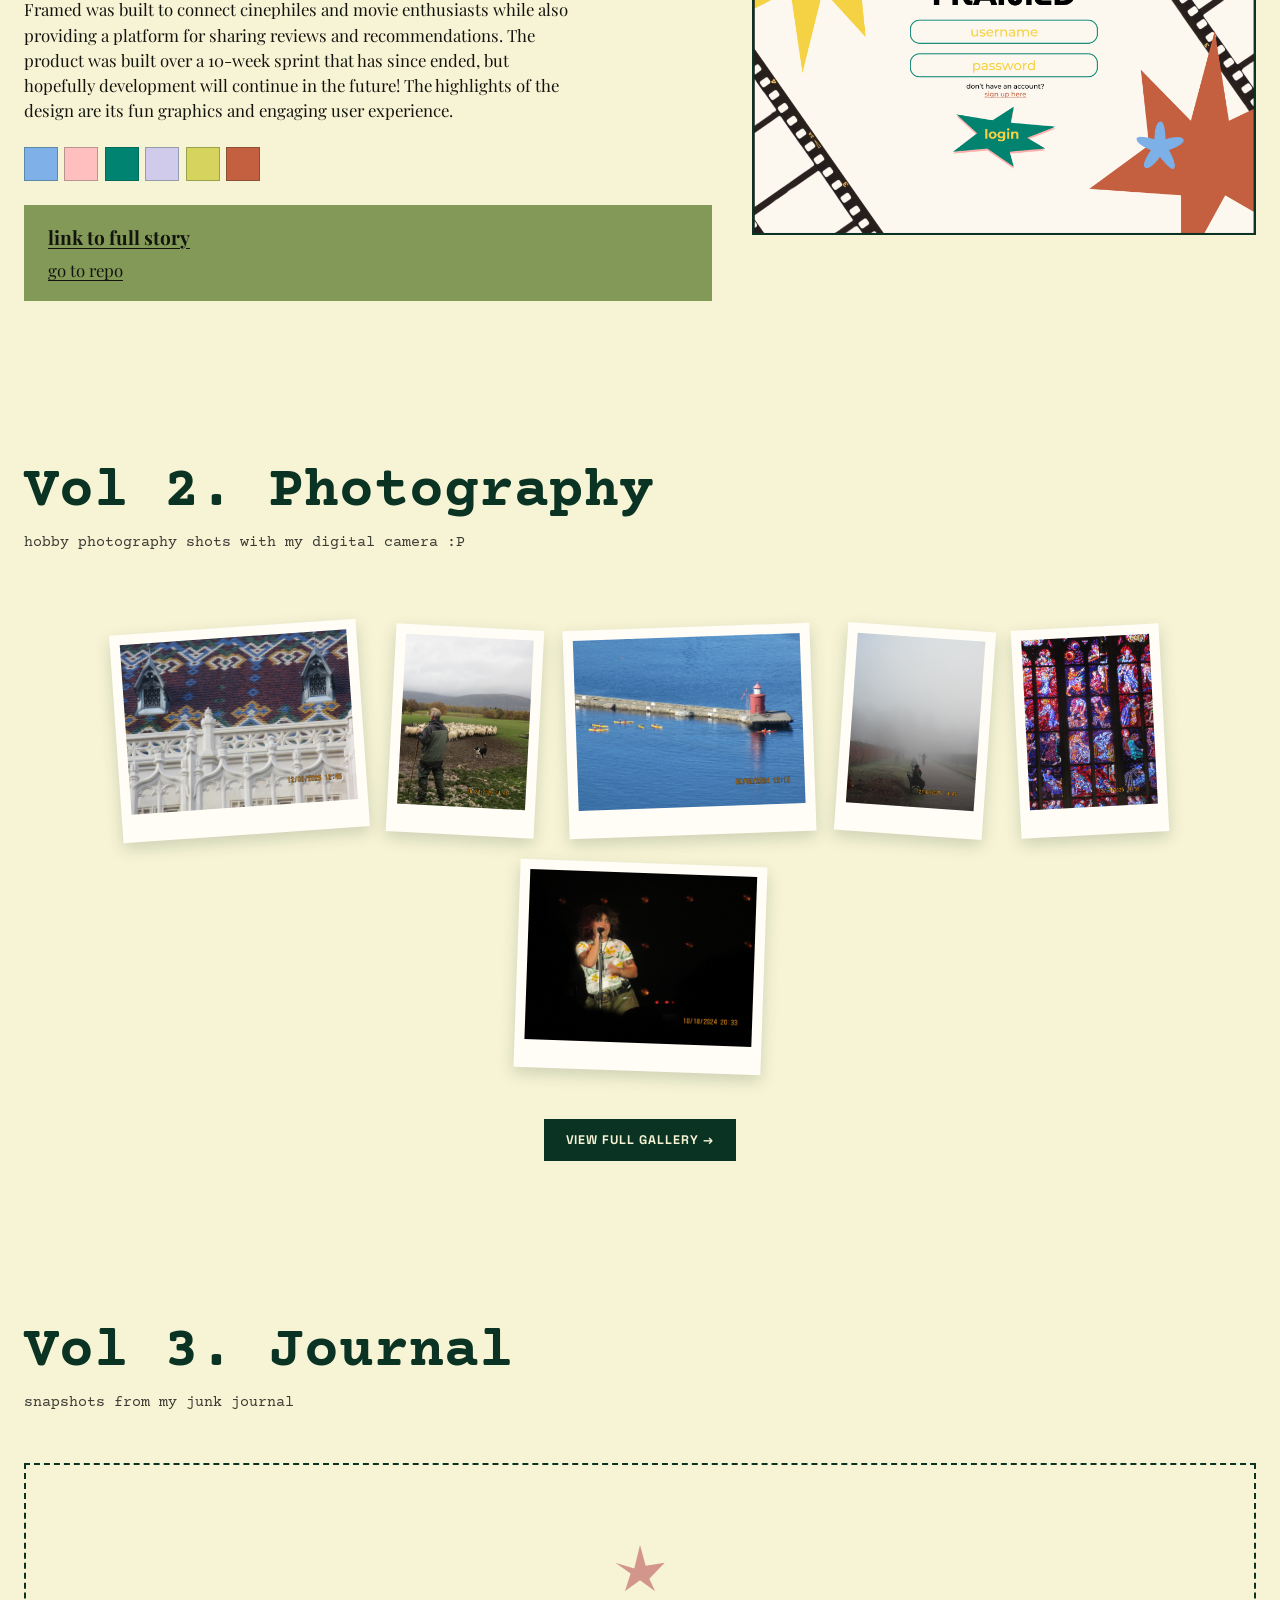
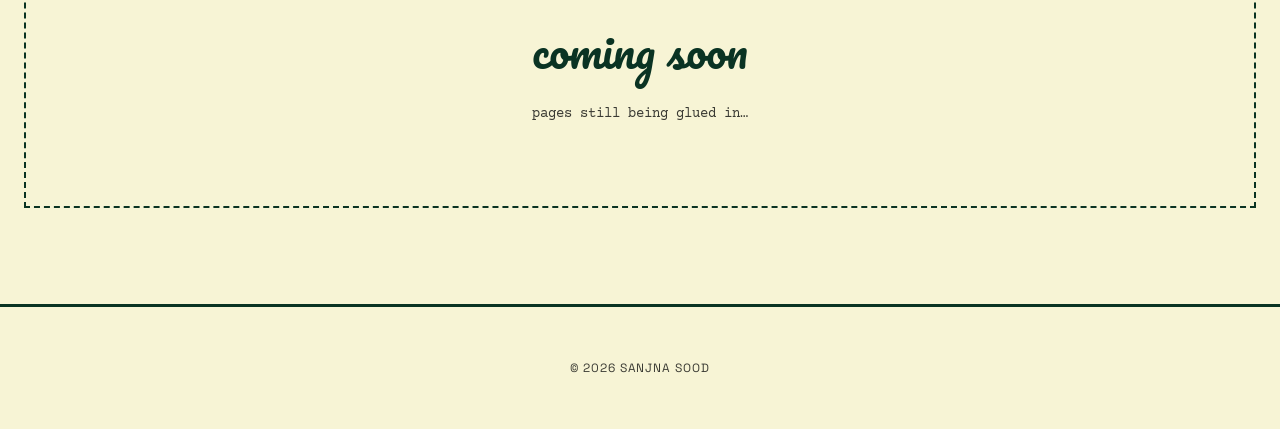
==== commit 31dd38ab: "photo gallery updaes" ====
--- a/index.html
+++ b/index.html
@@ -70,9 +70,11 @@
     <div class="photography-preview">
       <div class="photography-preview-grid">
         <div class="photography-preview-item"><img src="assets/images/photography/img_4672.jpg" alt="" loading="lazy"></div>
+        <div class="photography-preview-item"><img src="assets/images/photography/scotland_shepherd.jpg" alt="" loading="lazy"></div>
         <div class="photography-preview-item"><img src="assets/images/photography/img_1284.jpg" alt="" loading="lazy"></div>
-        <div class="photography-preview-item"><img src="assets/images/photography/img_3521.jpg" alt="" loading="lazy"></div>
-        <div class="photography-preview-item"><img src="assets/images/photography/img_2055.jpg" alt="" loading="lazy"></div>
+        <div class="photography-preview-item"><img src="assets/images/photography/fog_park.jpg" alt="" loading="lazy"></div>
+        <div class="photography-preview-item"><img src="assets/images/photography/stained_glass.jpg" alt="" loading="lazy"></div>
+        <div class="photography-preview-item"><img src="assets/images/photography/concert_mic.jpg" alt="" loading="lazy"></div>
       </div>
       <a href="photography.html" class="btn btn-primary">View full gallery &rarr;</a>
     </div>
--- a/css/style.css
+++ b/css/style.css
@@ -749,6 +749,12 @@
 .devlog-entry p {
   color: var(--text-muted);
   margin: 0;
+  white-space: pre-line;
+}
+
+.project-blurb,
+.project-description {
+  white-space: pre-line;
 }
 
 .devlog-media {
@@ -765,6 +771,12 @@
   transition: transform 0.15s ease;
 }
 
+.gallery-item img {
+  cursor: pointer;
+  transition: transform 0.15s ease;
+}
+
+.gallery-item img:hover,
 .devlog-media img:hover {
   transform: scale(1.02);
 }
@@ -807,6 +819,8 @@
 .photography-preview-item:nth-child(2) { transform: rotate(3deg); }
 .photography-preview-item:nth-child(3) { transform: rotate(-2deg); }
 .photography-preview-item:nth-child(4) { transform: rotate(4deg); }
+.photography-preview-item:nth-child(5) { transform: rotate(-3deg); }
+.photography-preview-item:nth-child(6) { transform: rotate(2deg); }
 
 .photography-preview-item:hover {
   transform: rotate(0deg) translateY(-6px);
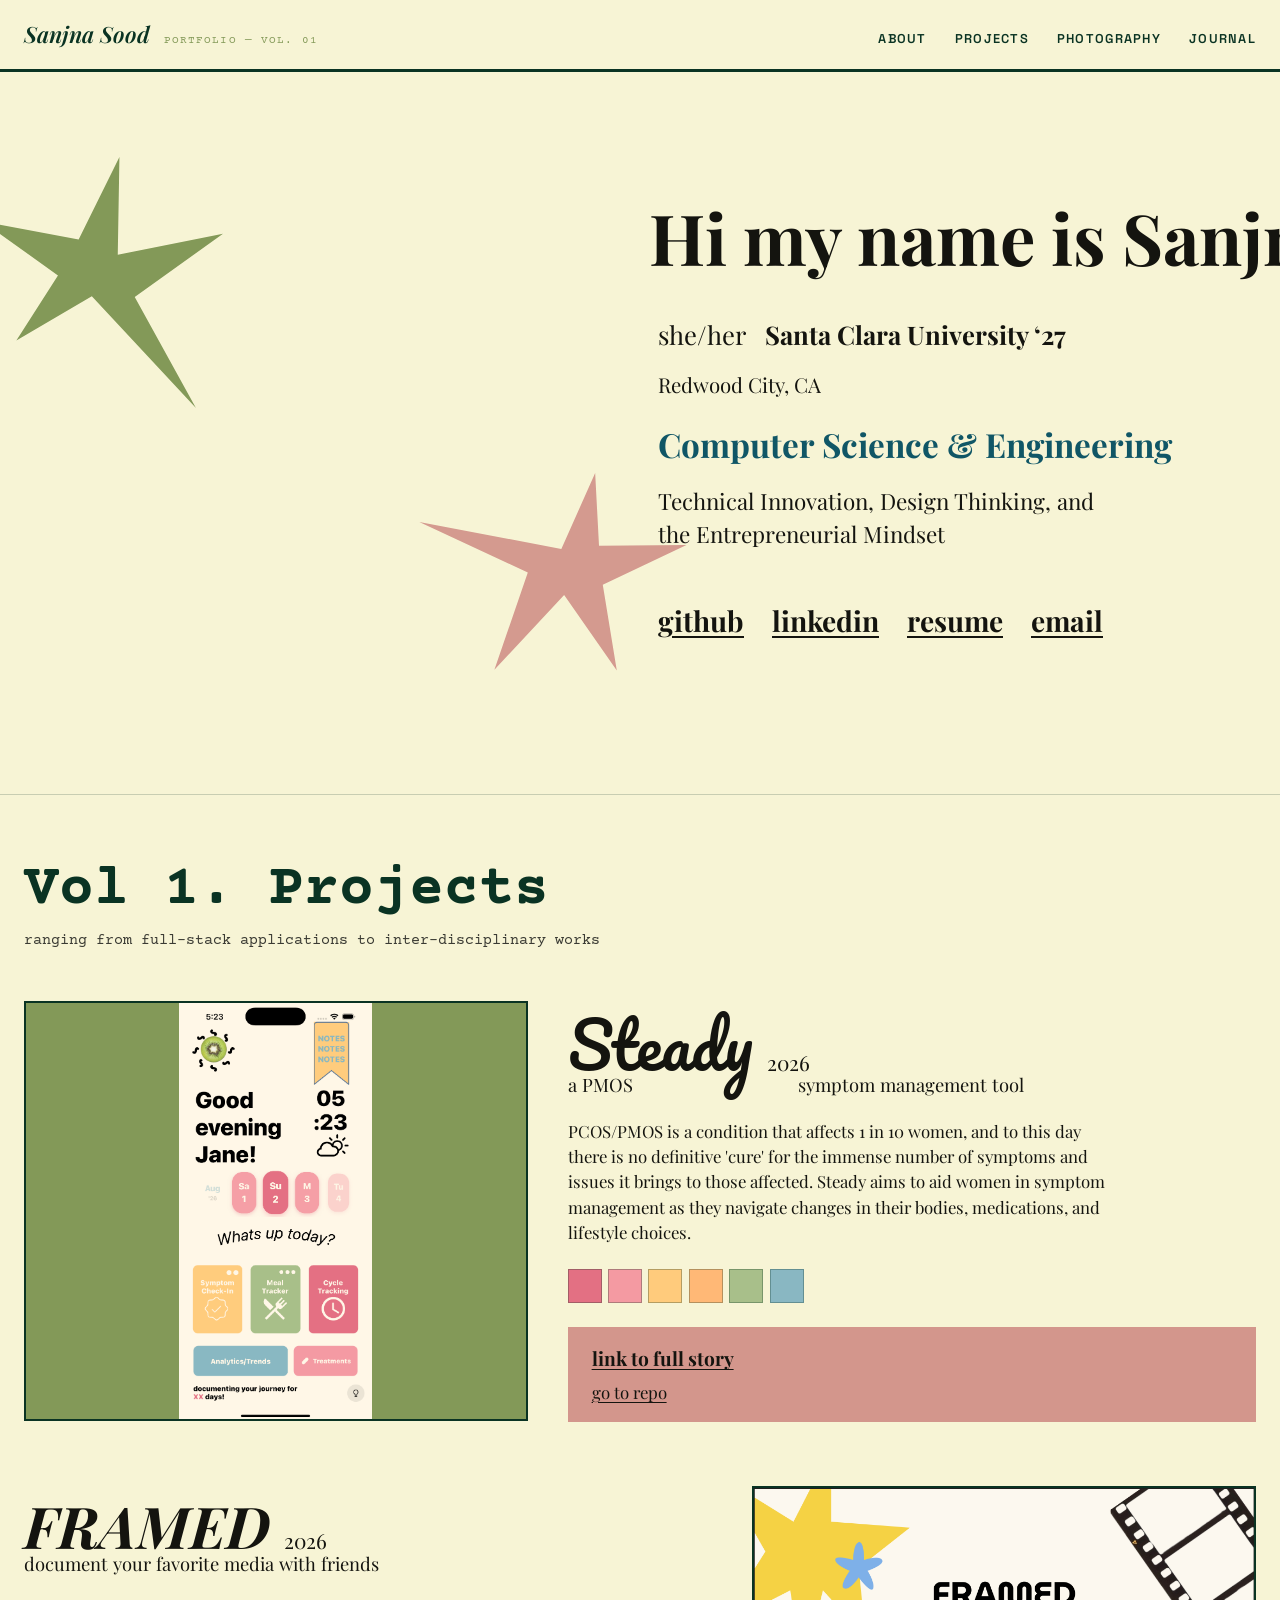
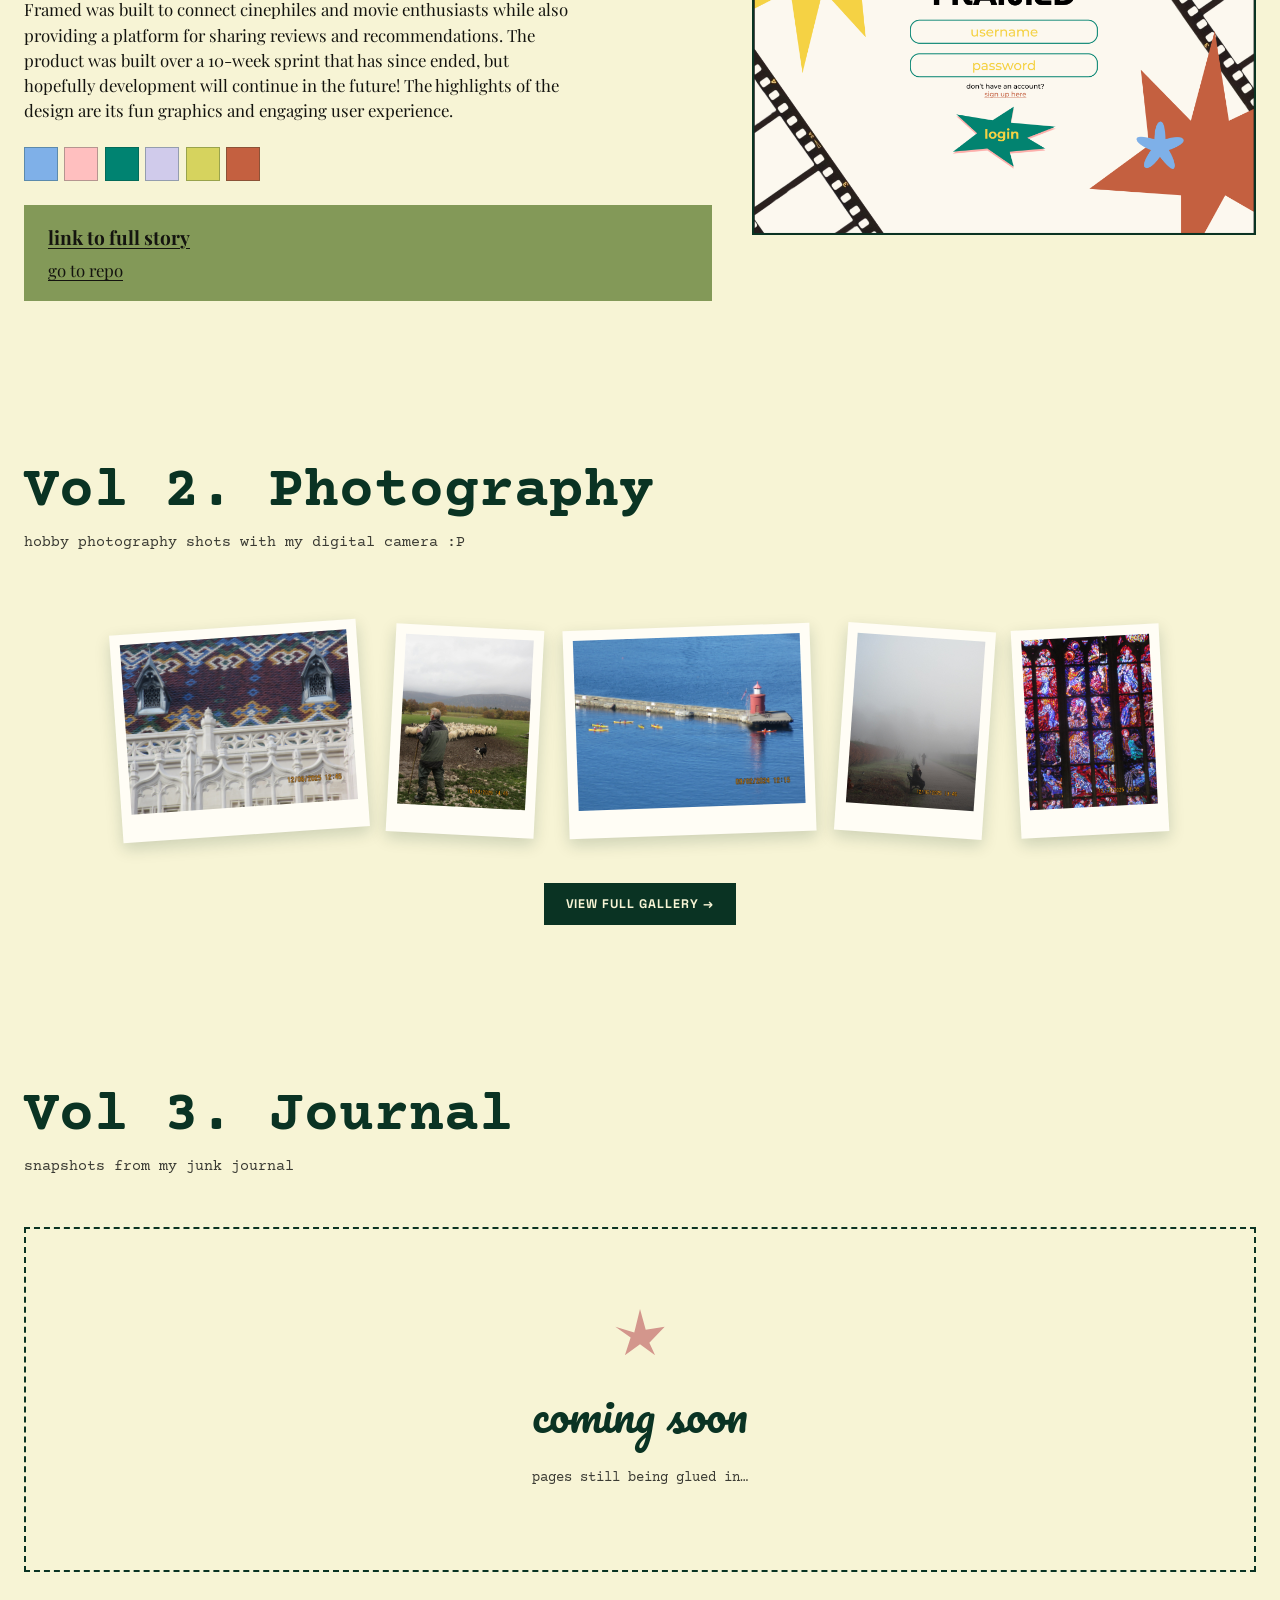
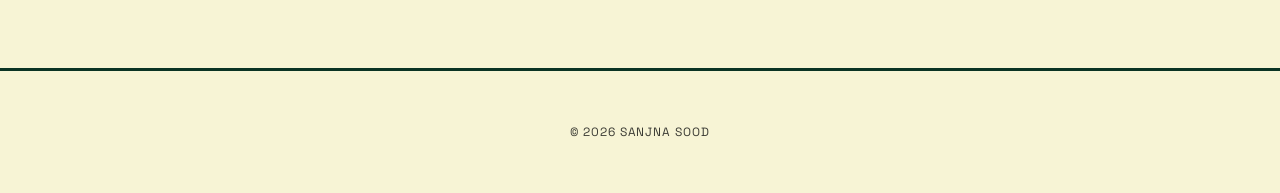
==== commit 9a5bb32a: "small adjustment to polroids" ====
--- a/index.html
+++ b/index.html
@@ -74,7 +74,6 @@
         <div class="photography-preview-item"><img src="assets/images/photography/img_1284.jpg" alt="" loading="lazy"></div>
         <div class="photography-preview-item"><img src="assets/images/photography/fog_park.jpg" alt="" loading="lazy"></div>
         <div class="photography-preview-item"><img src="assets/images/photography/stained_glass.jpg" alt="" loading="lazy"></div>
-        <div class="photography-preview-item"><img src="assets/images/photography/concert_mic.jpg" alt="" loading="lazy"></div>
       </div>
       <a href="photography.html" class="btn btn-primary">View full gallery &rarr;</a>
     </div>
--- a/css/style.css
+++ b/css/style.css
@@ -820,7 +820,6 @@
 .photography-preview-item:nth-child(3) { transform: rotate(-2deg); }
 .photography-preview-item:nth-child(4) { transform: rotate(4deg); }
 .photography-preview-item:nth-child(5) { transform: rotate(-3deg); }
-.photography-preview-item:nth-child(6) { transform: rotate(2deg); }
 
 .photography-preview-item:hover {
   transform: rotate(0deg) translateY(-6px);
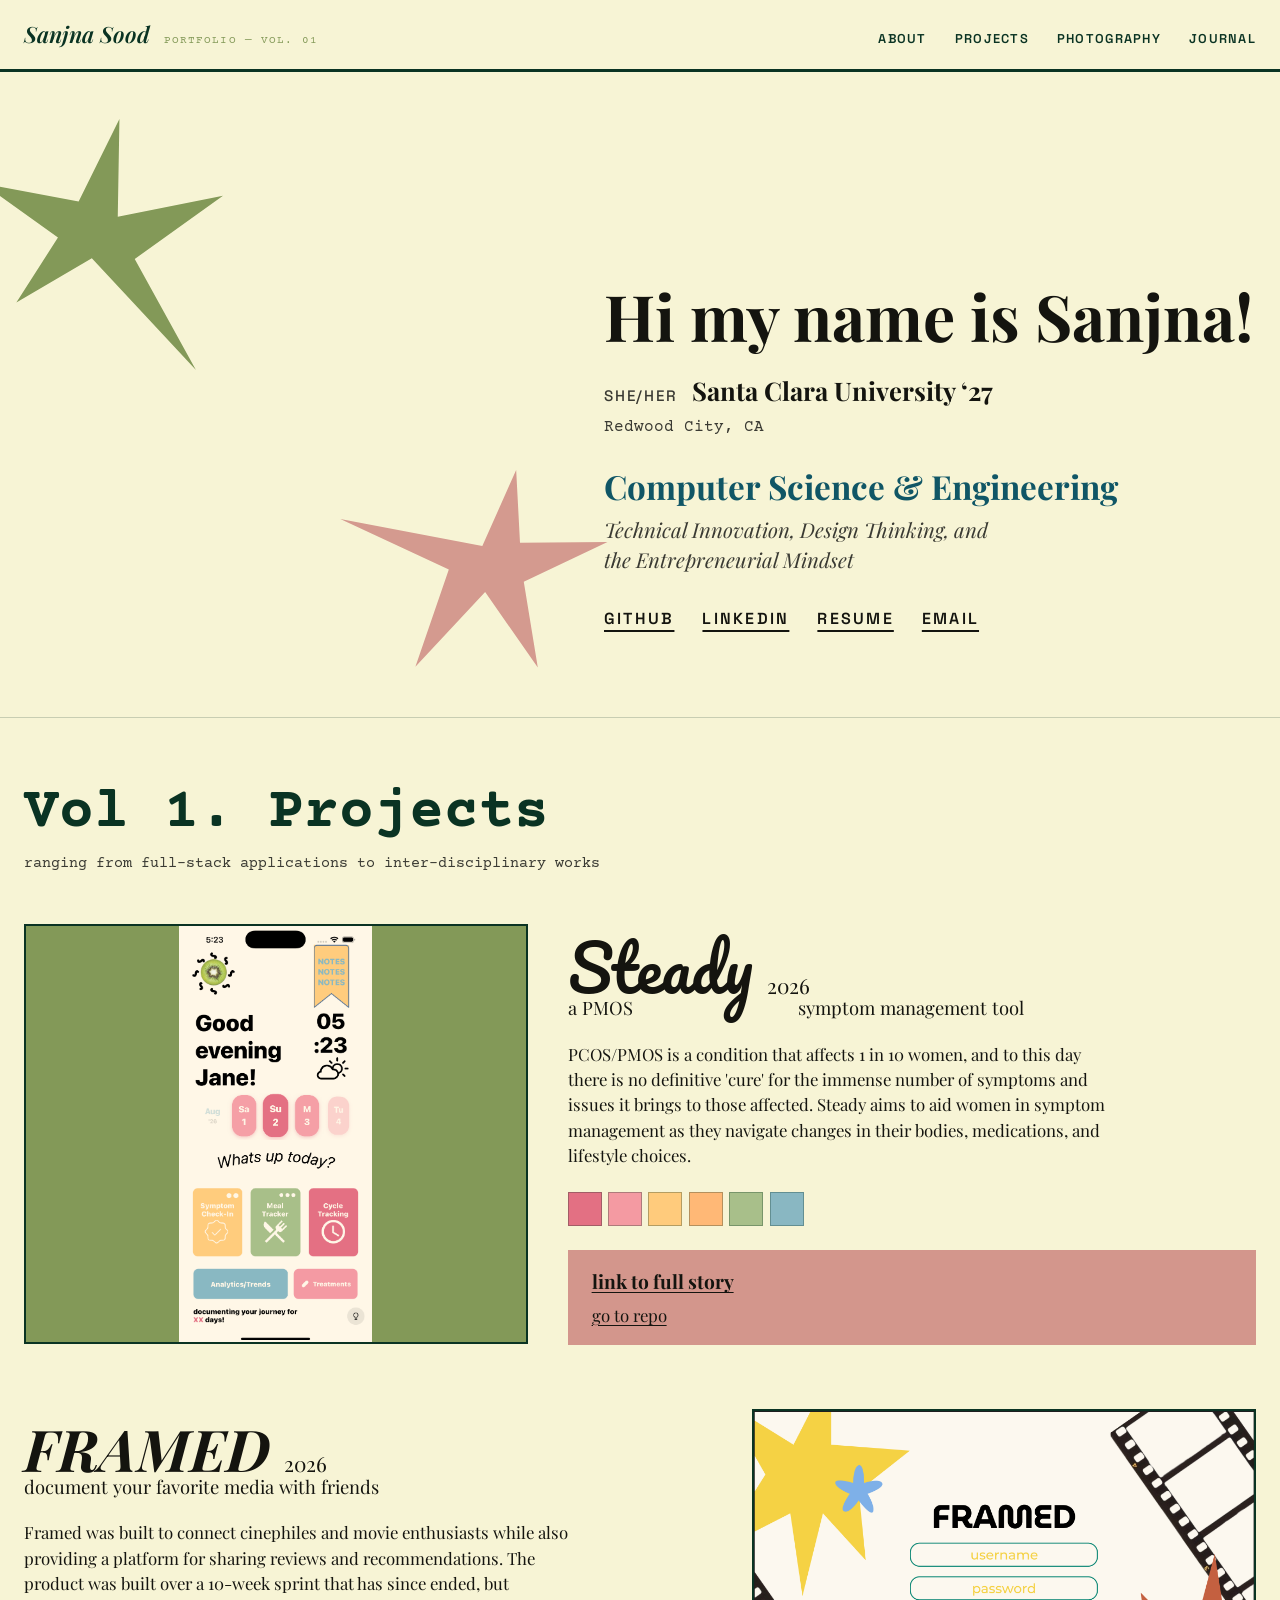
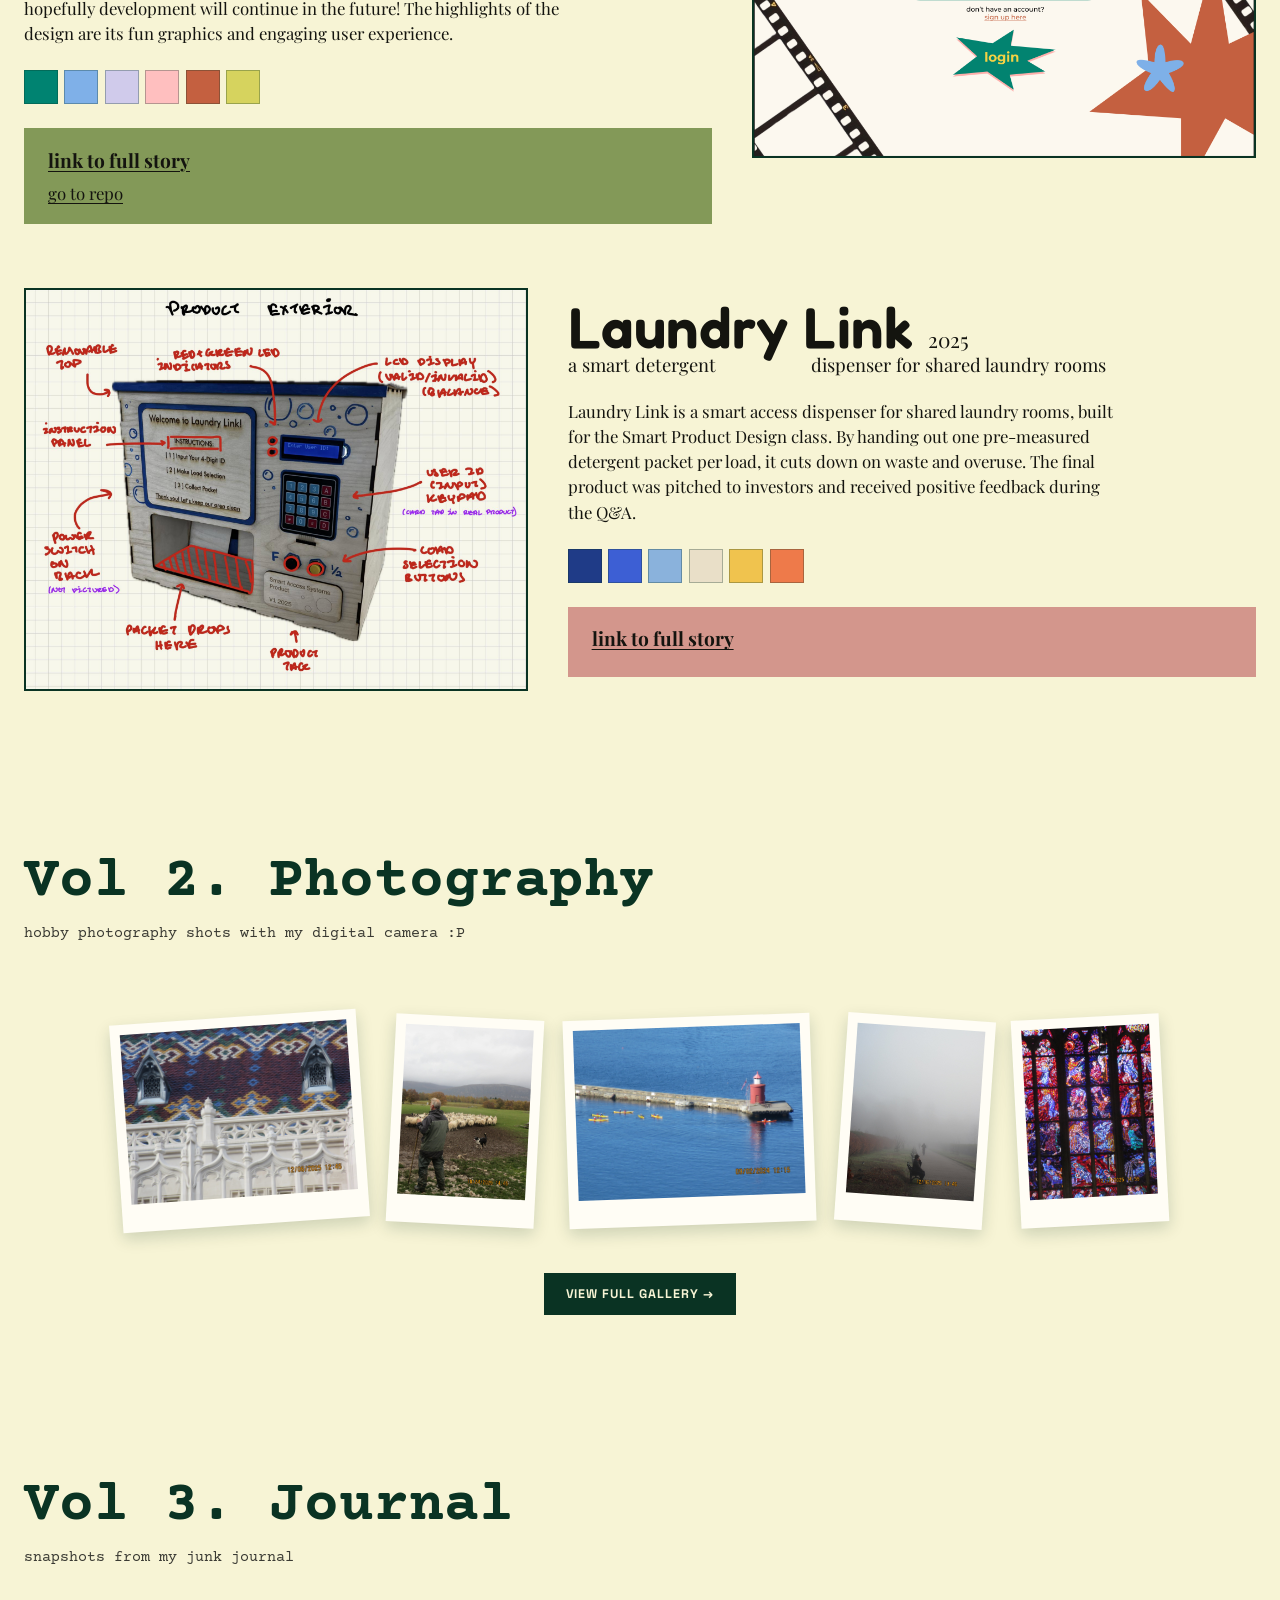
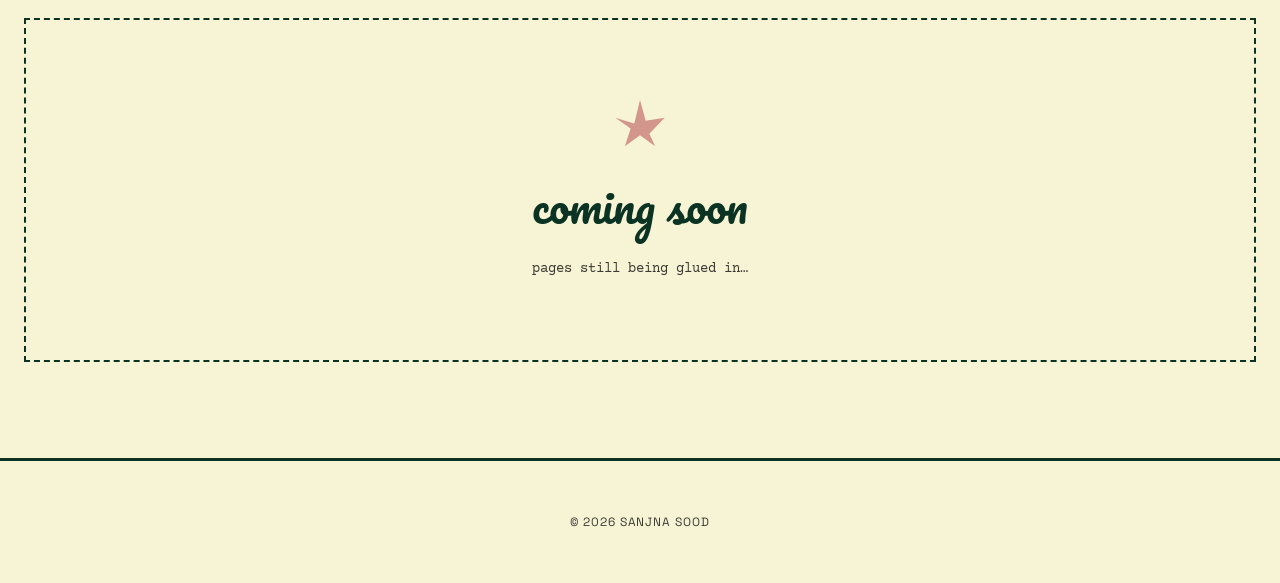
==== commit 84748da8: "Update layout and styles for about section; add new project "Laundry Link" with images" ====
--- a/index.html
+++ b/index.html
@@ -6,8 +6,8 @@
 <title>Sanjna Sood — Portfolio</title>
 <link rel="preconnect" href="https://fonts.googleapis.com" />
 <link rel="preconnect" href="https://fonts.gstatic.com" crossorigin />
-<link href="https://fonts.googleapis.com/css2?family=Playfair+Display:ital,wght@0,500;0,600;0,700;1,500;1,600&family=Courier+Prime:wght@400;700&family=Pacifico&family=Space+Grotesk:wght@400;500;600;700&display=swap" rel="stylesheet" />
-<link rel="stylesheet" href="css/style.css" />
+<link href="https://fonts.googleapis.com/css2?family=Playfair+Display:ital,wght@0,500;0,600;0,700;1,500;1,600&family=Courier+Prime:wght@400;700&family=Pacifico&family=Fredoka:wght@500;600&family=Space+Grotesk:wght@400;500;600;700&display=swap" rel="stylesheet" />
+<link rel="stylesheet" href="css/style.css?v=2" />
 </head>
 <body>
 
@@ -39,21 +39,21 @@
       <div class="about-photo" data-layout-id="photo" data-resize="wh">
         <img src="assets/images/about/pfp1.png" alt="Profile photo" onerror="this.style.display='none'" />
       </div>
-      <h1 data-layout-id="headline" data-resize="w">Hi my name is Sanjna!</h1>
-      <div class="about-meta" data-layout-id="meta" data-resize="w">
-        <span class="about-meta-regular">she/her</span>
-        <span class="about-meta-strong">Santa Clara University &lsquo;27</span>
-      </div>
-      <p class="about-location" data-layout-id="location" data-resize="w">Redwood City, CA</p>
-      <p class="about-focus" data-layout-id="focus" data-resize="w">Computer Science & Engineering</p>
-      <p class="about-interests" data-layout-id="interests" data-resize="w">
-        Technical      Innovation, Design Thinking, and the         Entrepreneurial Mindset
-      </p>
-      <div class="about-links" data-layout-id="links" data-resize="w">
-        <a class="about-link" href="https://github.com/sanaSoo" target="_blank" rel="noopener">github</a>
-        <a class="about-link" href="https://www.linkedin.com/in/sanjnasood/" target="_blank" rel="noopener">linkedin</a>
-        <a class="about-link" href="#" target="_blank" rel="noopener">resume</a>
-        <a class="about-link" href="#" target="_blank" rel="noopener">email</a>
+      <div class="about-text" data-layout-id="text" data-resize="w">
+        <h1 class="about-headline">Hi my name is Sanjna!</h1>
+        <div class="about-meta">
+          <span class="about-meta-regular">she/her</span>
+          <span class="about-meta-strong">Santa Clara University &lsquo;27</span>
+        </div>
+        <p class="about-location">Redwood City, CA</p>
+        <p class="about-focus">Computer Science & Engineering</p>
+        <p class="about-interests">Technical Innovation, Design Thinking, and the Entrepreneurial Mindset</p>
+        <div class="about-links">
+          <a class="about-link" href="https://github.com/sanaSoo" target="_blank" rel="noopener">github</a>
+          <a class="about-link" href="https://www.linkedin.com/in/sanjnasood/" target="_blank" rel="noopener">linkedin</a>
+          <a class="about-link" href="#" target="_blank" rel="noopener">resume</a>
+          <a class="about-link" href="#" target="_blank" rel="noopener">email</a>
+        </div>
       </div>
     </div>
   </section>
@@ -108,7 +108,7 @@
   <p>&copy; <span id="year"></span> Sanjna Sood</p>
 </footer>
 
-<script src="js/main.js"></script>
-<script src="js/layout.js"></script>
+<script src="js/main.js?v=2"></script>
+<script src="js/layout.js?v=2"></script>
 </body>
 </html>
--- a/css/style.css
+++ b/css/style.css
@@ -166,7 +166,7 @@
 .about {
   max-width: var(--max-width);
   margin: 0 auto;
-  padding: 3rem 1.5rem 4rem;
+  padding: 2.5rem 1.5rem 3rem;
   border-bottom: 1px solid rgba(10, 51, 35, 0.2);
 }
 
@@ -176,10 +176,6 @@
 
 /* Desktop: every tagged element is freely positioned by js/layout.js (top/left/width/height inline styles). */
 @media (min-width: 900px) {
-  .about-canvas {
-    height: 610px;
-  }
-
   .about-canvas [data-layout-id] {
     position: absolute;
     margin: 0;
@@ -217,55 +213,80 @@
   object-fit: cover;
 }
 
-h1[data-layout-id="headline"] {
-  font-size: clamp(2.8rem, 5.5vw, 4.4rem);
-  font-weight: 700;
-  margin-bottom: 0.9rem;
+/* Text block type scale: headline > focus > school > interests > links/location/pronouns.
+   Spacing between lines lives here (not in about-layout.json) so it scales with the type. */
+.about-text {
+  z-index: 3;
+}
+
+.about-headline {
+  font-size: clamp(2.8rem, 5vw, 4.4rem);
+  font-weight: 700;
+  line-height: 1.05;
+  margin: 0 0 1.4rem;
 }
 
 .about-meta {
   display: flex;
   flex-wrap: wrap;
   align-items: baseline;
-  gap: 1.2rem;
-  font-size: clamp(1.3rem, 2vw, 1.6rem);
-  margin-bottom: 0.4rem;
+  gap: 0.9rem;
+  margin: 0 0 0.35rem;
+}
+
+.about-meta-regular {
+  font-family: var(--font-ui);
+  font-size: 0.95rem;
+  font-weight: 500;
+  letter-spacing: 0.12em;
+  text-transform: uppercase;
+  color: var(--text-muted);
 }
 
 .about-meta-strong {
+  font-size: clamp(1.4rem, 2vw, 1.7rem);
   font-weight: 700;
 }
 
 .about-location {
-  font-size: clamp(1.1rem, 1.6vw, 1.3rem);
-  margin: 0 0 0.9rem;
+  font-family: var(--font-mono);
+  font-size: 1rem;
+  color: var(--text-muted);
+  margin: 0 0 1.75rem;
 }
 
 .about-focus {
   font-weight: 700;
-  font-size: clamp(1.6rem, 2.6vw, 2.1rem);
+  font-size: clamp(1.7rem, 2.6vw, 2.2rem);
+  line-height: 1.15;
   color: var(--midnight-green);
-  margin: 0 0 1rem;
+  margin: 0 0 0.6rem;
 }
 
 .about-interests {
-  font-size: clamp(1.15rem, 1.8vw, 1.4rem);
-  margin: 0 0 1.75rem;
+  font-style: italic;
+  font-size: clamp(1.15rem, 1.6vw, 1.3rem);
+  line-height: 1.45;
+  max-width: 34ch;
+  color: var(--text-muted);
+  margin: 0 0 2rem;
 }
 
 .about-links {
   display: flex;
   flex-wrap: wrap;
   gap: 1.75rem;
-  margin-top: 0.5rem;
 }
 
 .about-link {
-  font-family: var(--font-display);
-  font-weight: 700;
-  font-size: clamp(1.4rem, 2.2vw, 2rem);
+  font-family: var(--font-ui);
+  font-weight: 600;
+  font-size: 1rem;
+  letter-spacing: 0.14em;
+  text-transform: uppercase;
   text-decoration: underline;
-  text-underline-offset: 4px;
+  text-decoration-thickness: 2px;
+  text-underline-offset: 6px;
 }
 
 .about-link:hover {
@@ -492,6 +513,12 @@
   text-transform: uppercase;
 }
 
+.project-title--rounded {
+  font-family: "Fredoka", sans-serif;
+  font-weight: 600;
+  letter-spacing: 0.01em;
+}
+
 .project-year {
   font-family: var(--font-display);
   font-size: 1.3rem;
@@ -627,6 +654,7 @@
 #project-detail-content h2.project-title--serif { font-style: italic; }
 #project-detail-content h2.project-title--script { font-family: var(--font-script); font-weight: 400; }
 #project-detail-content h2.project-title--typewriter { font-family: var(--font-mono); text-transform: uppercase; }
+#project-detail-content h2.project-title--rounded { font-family: "Fredoka", sans-serif; font-weight: 600; }
 
 #project-detail-content h3 {
   font-family: var(--font-mono);
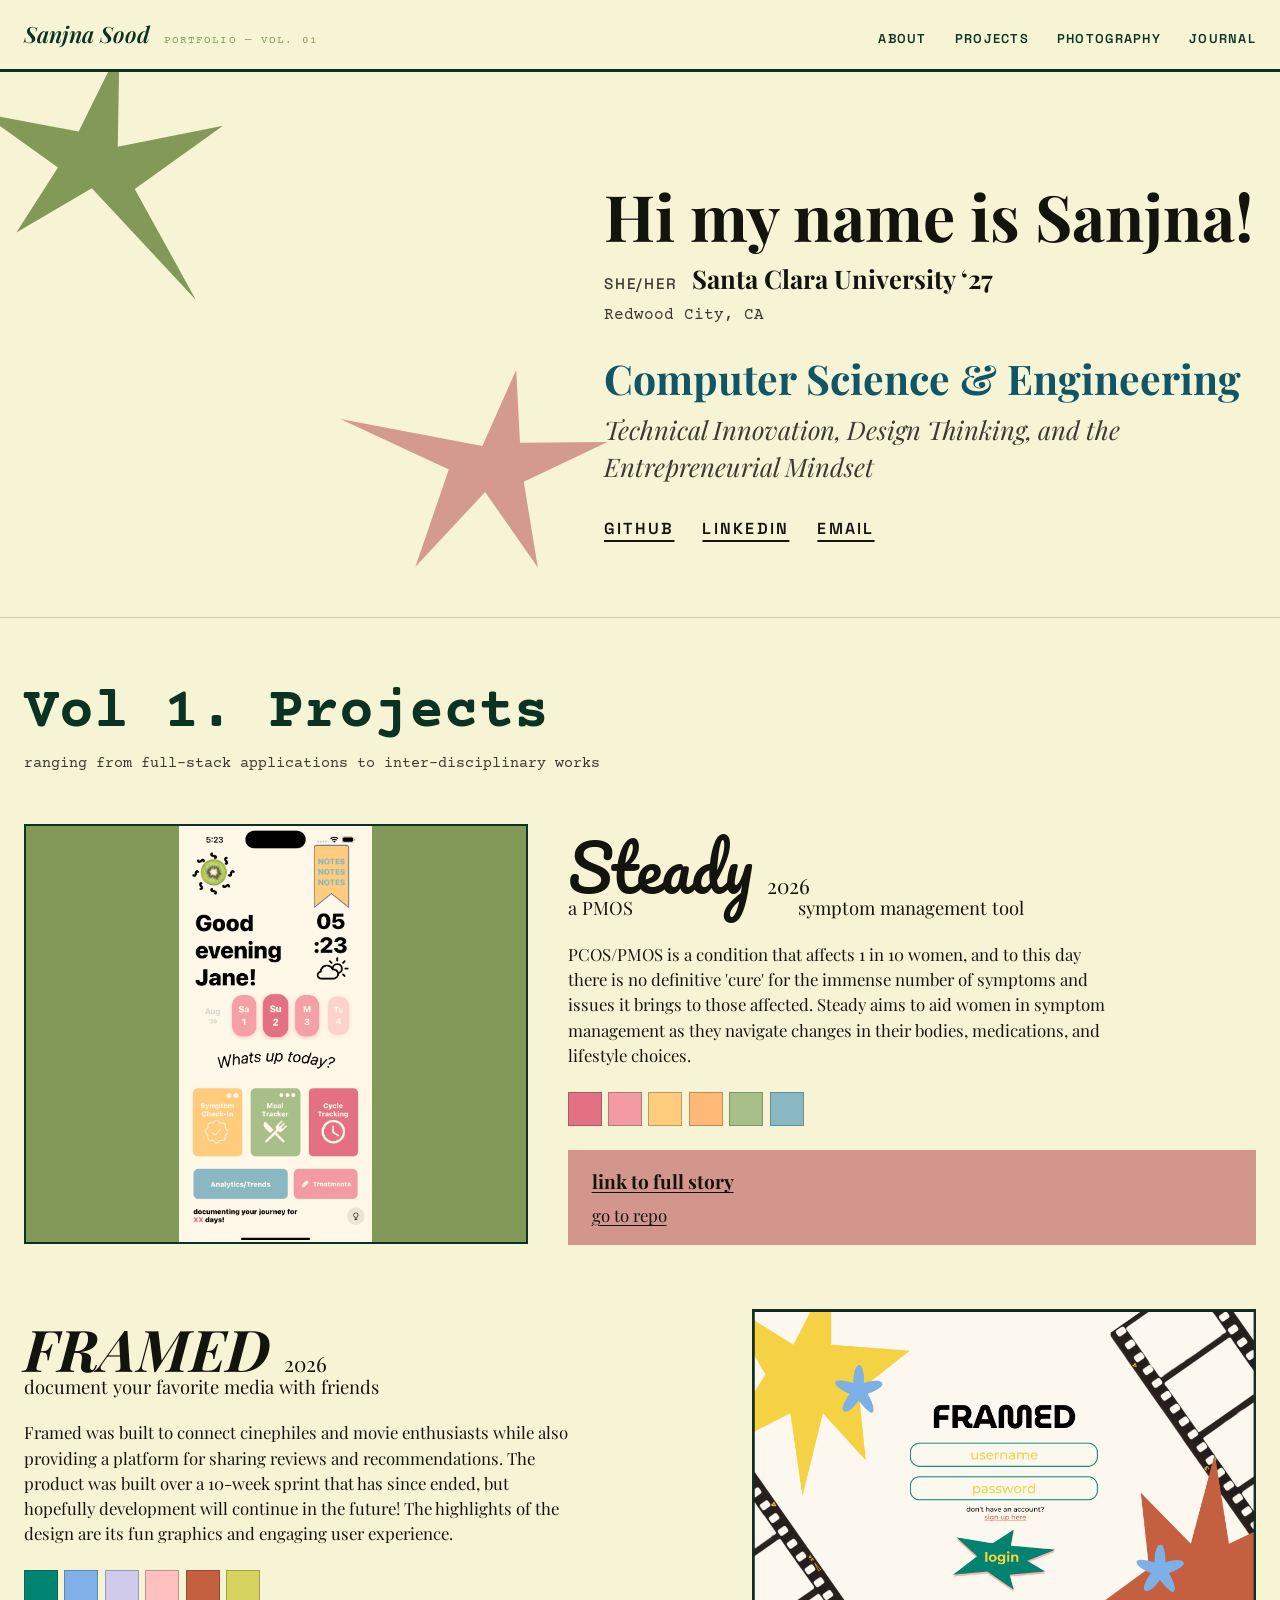
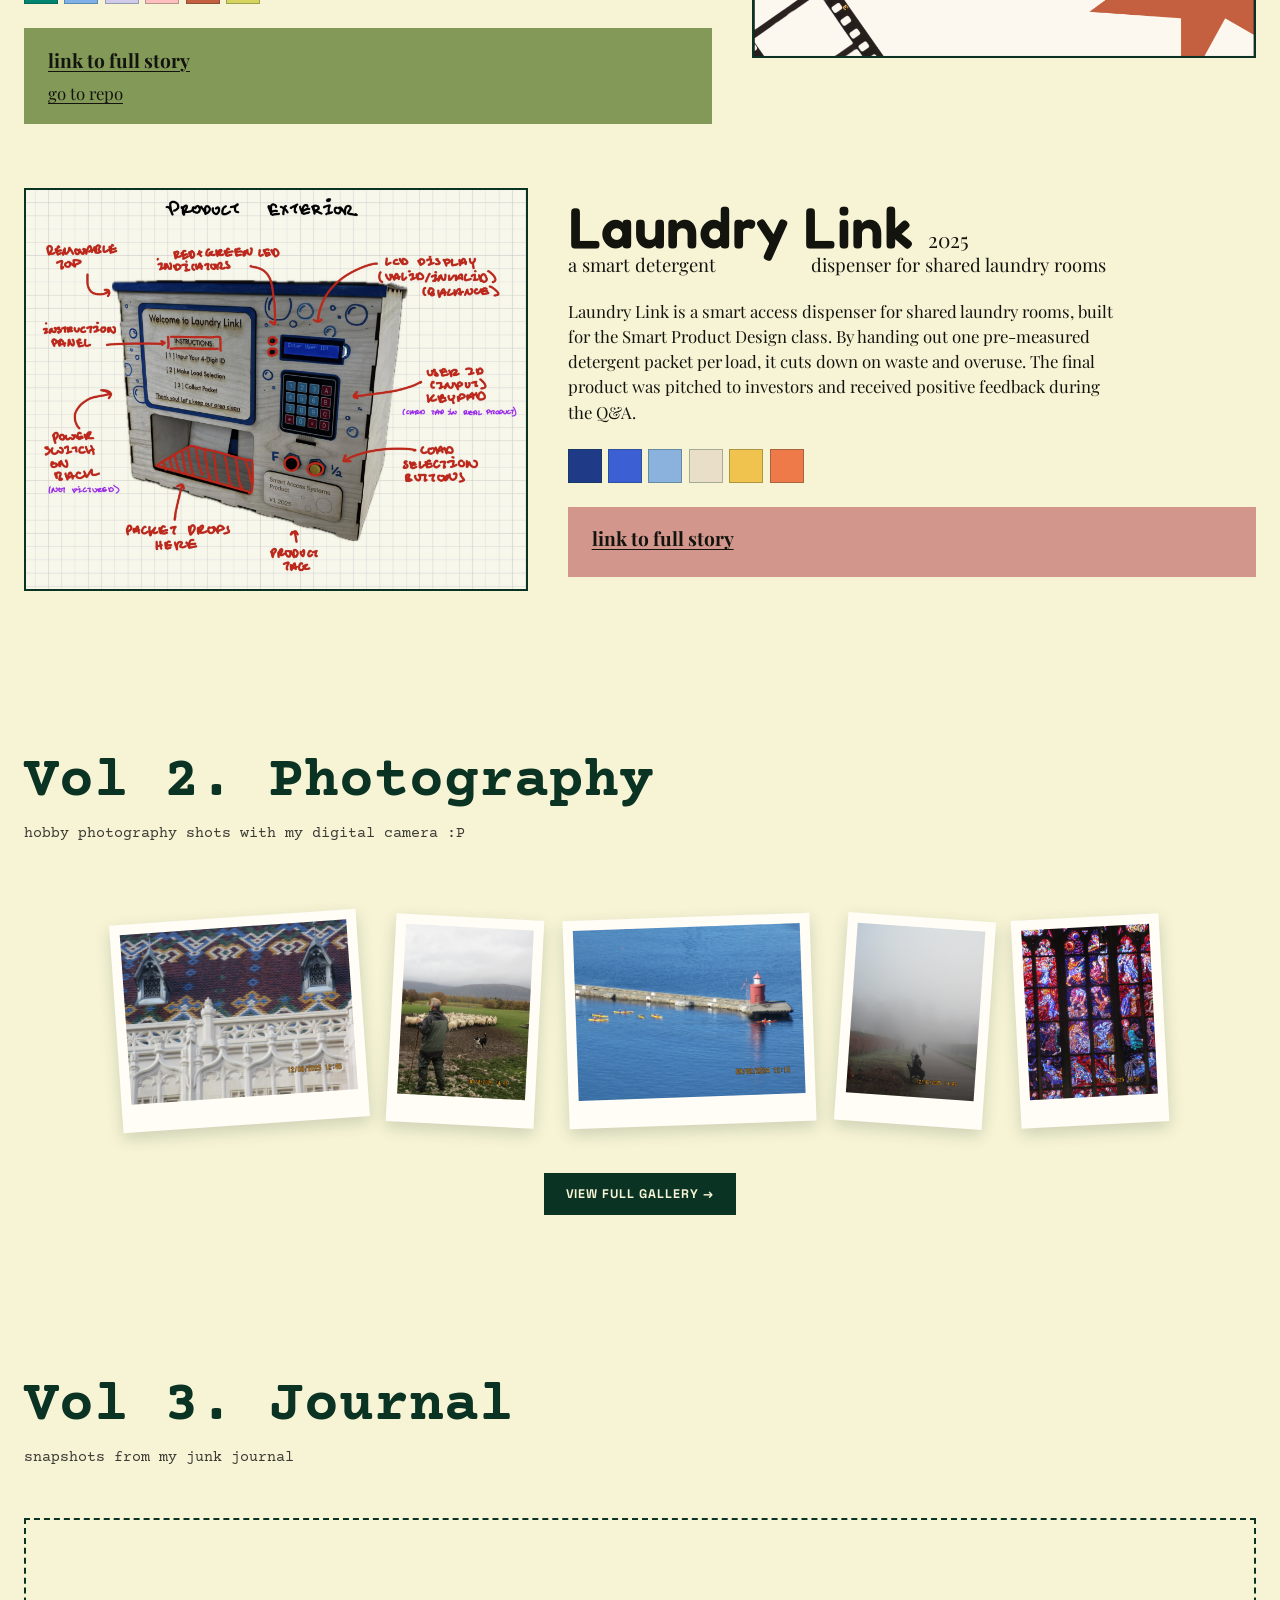
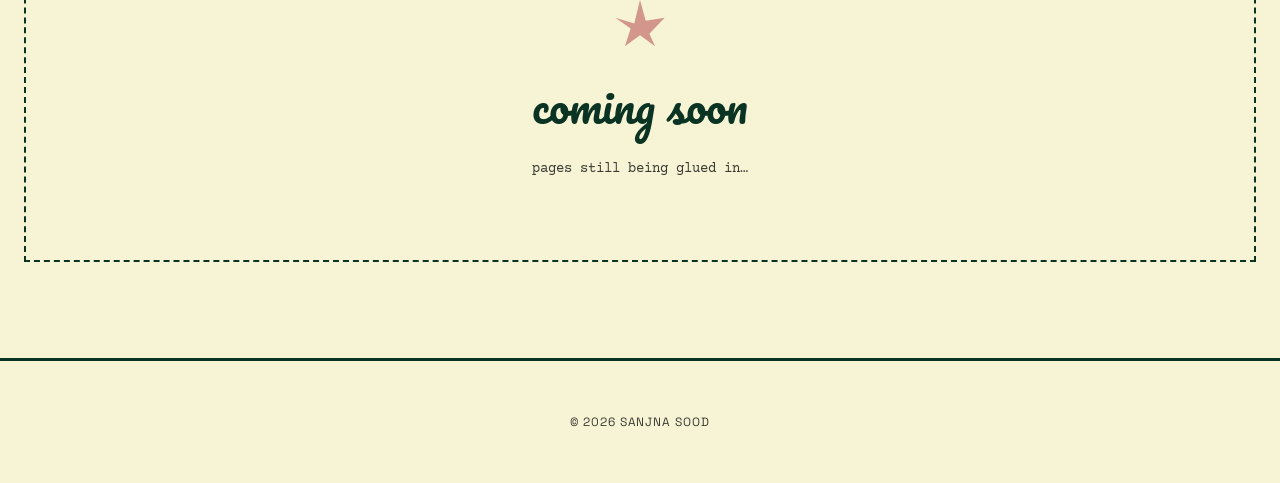
==== commit 3623d7ae: "Update about layout, styles, and project descriptions; enhance email link functionality" ====
--- a/index.html
+++ b/index.html
@@ -51,8 +51,7 @@
         <div class="about-links">
           <a class="about-link" href="https://github.com/sanaSoo" target="_blank" rel="noopener">github</a>
           <a class="about-link" href="https://www.linkedin.com/in/sanjnasood/" target="_blank" rel="noopener">linkedin</a>
-          <a class="about-link" href="#" target="_blank" rel="noopener">resume</a>
-          <a class="about-link" href="#" target="_blank" rel="noopener">email</a>
+          <a class="about-link" id="email-link" href="mailto:sanjna1sood@gmail.com">email</a>
         </div>
       </div>
     </div>
@@ -108,7 +107,7 @@
   <p>&copy; <span id="year"></span> Sanjna Sood</p>
 </footer>
 
-<script src="js/main.js?v=2"></script>
+<script src="js/main.js?v=3"></script>
 <script src="js/layout.js?v=2"></script>
 </body>
 </html>
--- a/css/style.css
+++ b/css/style.css
@@ -223,7 +223,7 @@
   font-size: clamp(2.8rem, 5vw, 4.4rem);
   font-weight: 700;
   line-height: 1.05;
-  margin: 0 0 1.4rem;
+  margin: 0 0 0.6rem;
 }
 
 .about-meta {
@@ -257,7 +257,7 @@
 
 .about-focus {
   font-weight: 700;
-  font-size: clamp(1.7rem, 2.6vw, 2.2rem);
+  font-size: clamp(2rem, 3.2vw, 2.7rem);
   line-height: 1.15;
   color: var(--midnight-green);
   margin: 0 0 0.6rem;
@@ -265,9 +265,9 @@
 
 .about-interests {
   font-style: italic;
-  font-size: clamp(1.15rem, 1.6vw, 1.3rem);
+  font-size: clamp(1.35rem, 2vw, 1.6rem);
   line-height: 1.45;
-  max-width: 34ch;
+  max-width: 38ch;
   color: var(--text-muted);
   margin: 0 0 2rem;
 }
